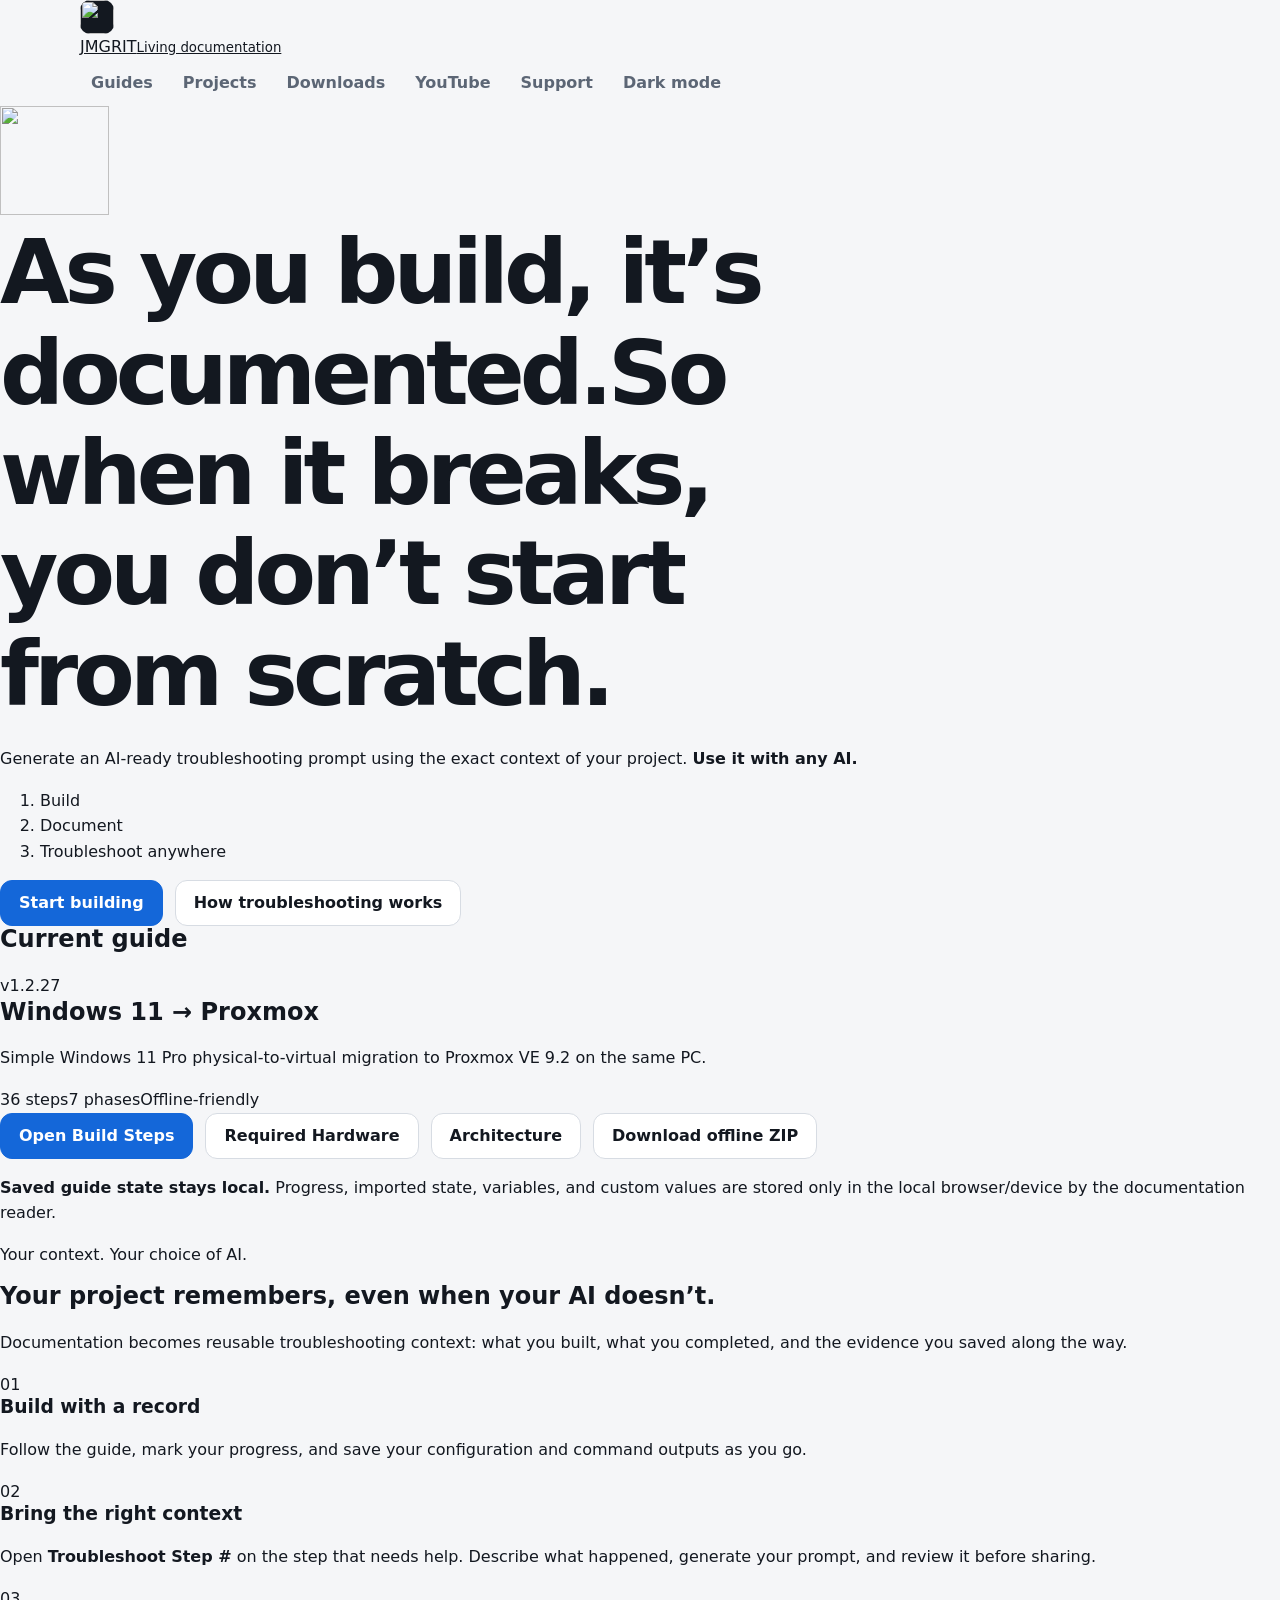
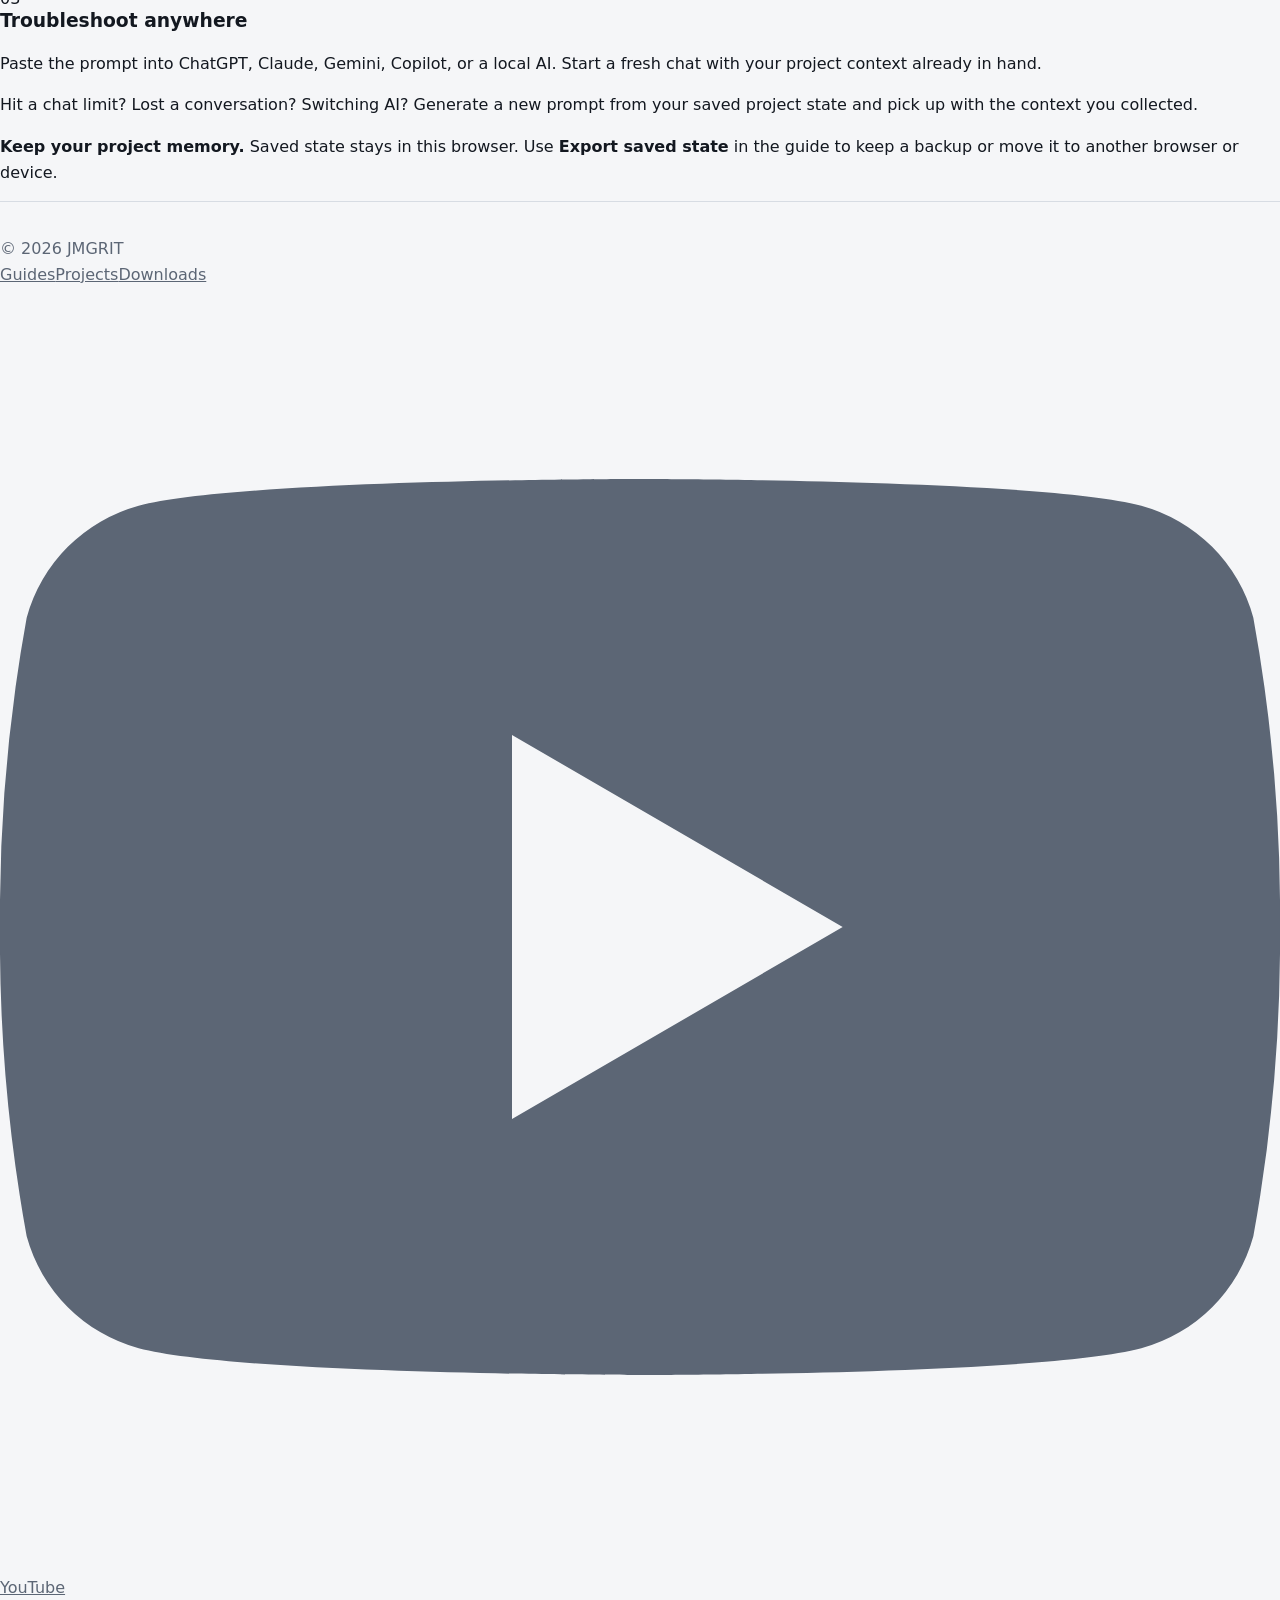
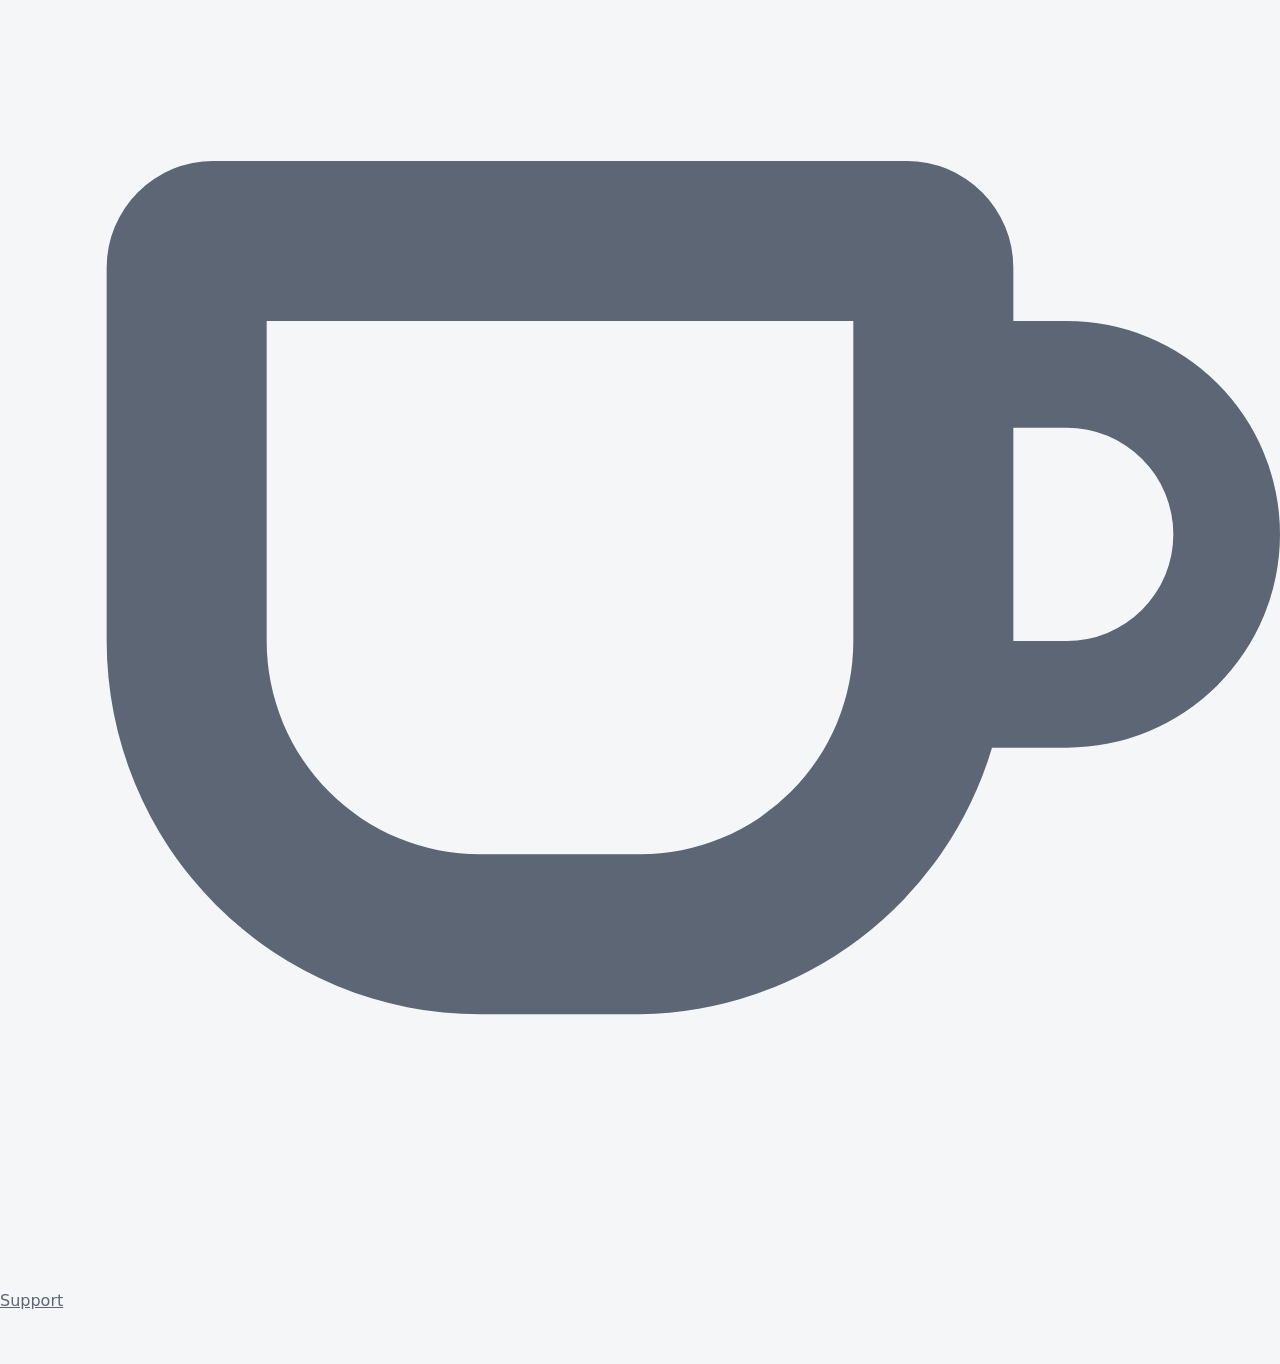
==== public/index.html @ a0d19f67 "Enlarge spinner and sustain flick momentum" ====
<!doctype html><html lang="en"><head><meta charset="utf-8"><meta name="viewport" content="width=device-width,initial-scale=1"><title>JMGRIT — Build, Document, Troubleshoot Anywhere</title><meta name="description" content="As you build, it’s documented. Turn your saved project context into an AI-ready troubleshooting prompt and use it with any AI."><link rel="canonical" href="https://jmgrit.com/"><meta name="theme-color" content="#17324D"><link rel="stylesheet" href="/assets/css/site.css?v=0.12"><script src="/assets/js/site.js?v=0.12" defer></script><link rel="icon" type="image/x-icon" href="/favicon.ico?v=0.8"><link rel="icon" type="image/png" sizes="32x32" href="/favicon-32.png?v=0.8"><link rel="apple-touch-icon" sizes="180x180" href="/apple-touch-icon.png?v=0.8"></head><body><header class="topbar"><div class="topbar-inner wrap">
<a class="site-brand" href="/"><span class="emblem-spinner" data-emblem-spinner title="Hover to rotate · Drag a petal to spin"><img draggable="false" class="brand-mark" src="/assets/images/jmgrit-emblem.png?v=0.8" width="40" height="40" alt=""></span><span class="brand-copy">JMGRIT<small>Living documentation</small></span></a>
<button class="mobile-toggle" data-mobile-toggle type="button" aria-expanded="false">Menu</button>
<nav class="nav-links" data-nav-links aria-label="Primary navigation">
<a class="button ghost" href="/guides/">Guides</a><a class="button ghost" href="/projects/">Projects</a><a class="button ghost" href="/downloads/">Downloads</a>
<a class="button ghost service-link" href="https://www.youtube.com/@jmgrit" target="_blank" rel="noopener noreferrer"><svg class="service-icon youtube-icon" viewBox="0 0 24 24" aria-hidden="true"><path fill="currentColor" d="M23.5 6.2a3 3 0 0 0-2.1-2.1C19.5 3.6 12 3.6 12 3.6s-7.5 0-9.4.5A3 3 0 0 0 .5 6.2 31 31 0 0 0 0 12a31 31 0 0 0 .5 5.8 3 3 0 0 0 2.1 2.1c1.9.5 9.4.5 9.4.5s7.5 0 9.4-.5a3 3 0 0 0 2.1-2.1A31 31 0 0 0 24 12a31 31 0 0 0-.5-5.8ZM9.6 15.6V8.4L15.8 12l-6.2 3.6Z"/></svg><span>YouTube</span></a>
<a class="button ghost service-link" href="https://buymeacoffee.com/jmgrit" target="_blank" rel="noopener noreferrer"><svg class="service-icon coffee-icon" viewBox="0 0 24 24" aria-hidden="true"><path fill="currentColor" d="M4 3h13a2 2 0 0 1 2 2v1h1a4 4 0 0 1 0 8h-1.4A7 7 0 0 1 12 19H9a7 7 0 0 1-7-7V5a2 2 0 0 1 2-2Zm15 5v4h1a2 2 0 1 0 0-4h-1ZM5 6v6a4 4 0 0 0 4 4h3a4 4 0 0 0 4-4V6H5Z"/></svg><span>Support</span></a>
<button class="theme-toggle" data-theme-toggle role="switch" aria-checked="false" type="button"><span data-theme-icon>☾</span><span data-theme-label>Dark</span></button>
</nav></div></header><main class="site-main"><section class="site-content"><div class="home-intro">
<span class="emblem-spinner homepage-spinner" data-emblem-spinner title="Hover to rotate · Drag a petal to spin" role="button" tabindex="0" aria-label="Spin the JMGRIT emblem"><img draggable="false" src="/assets/images/jmgrit-emblem.png?v=0.8" width="109" height="109" alt=""></span>
<div class="home-intro-copy">
<h1 class="home-slogan">As you build, it’s documented.<span>So when it breaks, you don’t start from scratch.</span></h1>
<p class="home-lead">Generate an AI-ready troubleshooting prompt using the exact context of your project. <strong>Use it with any AI.</strong></p>
<ol class="project-flow" aria-label="How JMGRIT works"><li>Build</li><li>Document</li><li>Troubleshoot anywhere</li></ol>
<div class="actions"><a class="button primary" href="/guides/windows-11-to-proxmox/">Start building</a><a class="button" href="#project-context">How troubleshooting works</a></div>
</div></div>
<h2 class="section-title">Current guide</h2>
<article class="guide-card"><div class="card-head"><div class="card-head-row"><span class="version">v1.2.27</span><h2>Windows 11 → Proxmox</h2></div></div><div class="card-body"><p>Simple Windows 11 Pro physical-to-virtual migration to Proxmox VE 9.2 on the same PC.</p><div class="stats"><span class="stat">36 steps</span><span class="stat">7 phases</span><span class="stat">Offline-friendly</span></div><div class="actions"><a class="button primary" href="/guides/windows-11-to-proxmox/">Open Build Steps</a><a class="button" href="/guides/windows-11-to-proxmox/03-resources.html">Required Hardware</a><a class="button" href="/guides/windows-11-to-proxmox/02-architecture.html">Architecture</a><a class="button" href="/downloads/files/p2v-windows-11-offline-v1.2.27.zip">Download offline ZIP</a></div><p class="local-note"><strong>Saved guide state stays local.</strong> Progress, imported state, variables, and custom values are stored only in the local browser/device by the documentation reader.</p></div></article>
<section class="project-context" id="project-context" aria-labelledby="context-title">
<p class="page-kicker">Your context. Your choice of AI.</p>
<h2 id="context-title">Your project remembers, even when your AI doesn’t.</h2>
<p class="context-lead">Documentation becomes reusable troubleshooting context: what you built, what you completed, and the evidence you saved along the way.</p>
<div class="context-grid">
<article class="context-card"><span class="context-number" aria-hidden="true">01</span><h3>Build with a record</h3><p>Follow the guide, mark your progress, and save your configuration and command outputs as you go.</p></article>
<article class="context-card"><span class="context-number" aria-hidden="true">02</span><h3>Bring the right context</h3><p>Open <strong>Troubleshoot Step #</strong> on the step that needs help. Describe what happened, generate your prompt, and review it before sharing.</p></article>
<article class="context-card"><span class="context-number" aria-hidden="true">03</span><h3>Troubleshoot anywhere</h3><p>Paste the prompt into ChatGPT, Claude, Gemini, Copilot, or a local AI. Start a fresh chat with your project context already in hand.</p></article>
</div>
<p class="context-memory">Hit a chat limit? Lost a conversation? Switching AI? Generate a new prompt from your saved project state and pick up with the context you collected.</p>
<p class="local-note"><strong>Keep your project memory.</strong> Saved state stays in this browser. Use <strong>Export saved state</strong> in the guide to keep a backup or move it to another browser or device.</p>
</section></section></main><footer class="site-footer"><span>© <span data-year></span> JMGRIT</span><div class="footer-links"><a href="/guides/">Guides</a><a href="/projects/">Projects</a><a href="/downloads/">Downloads</a><a class="service-link" href="https://www.youtube.com/@jmgrit" target="_blank" rel="noopener noreferrer"><svg class="service-icon youtube-icon" viewBox="0 0 24 24" aria-hidden="true"><path fill="currentColor" d="M23.5 6.2a3 3 0 0 0-2.1-2.1C19.5 3.6 12 3.6 12 3.6s-7.5 0-9.4.5A3 3 0 0 0 .5 6.2 31 31 0 0 0 0 12a31 31 0 0 0 .5 5.8 3 3 0 0 0 2.1 2.1c1.9.5 9.4.5 9.4.5s7.5 0 9.4-.5a3 3 0 0 0 2.1-2.1A31 31 0 0 0 24 12a31 31 0 0 0-.5-5.8ZM9.6 15.6V8.4L15.8 12l-6.2 3.6Z"/></svg><span>YouTube</span></a><a class="service-link" href="https://buymeacoffee.com/jmgrit" target="_blank" rel="noopener noreferrer"><svg class="service-icon coffee-icon" viewBox="0 0 24 24" aria-hidden="true"><path fill="currentColor" d="M4 3h13a2 2 0 0 1 2 2v1h1a4 4 0 0 1 0 8h-1.4A7 7 0 0 1 12 19H9a7 7 0 0 1-7-7V5a2 2 0 0 1 2-2Zm15 5v4h1a2 2 0 1 0 0-4h-1ZM5 6v6a4 4 0 0 0 4 4h3a4 4 0 0 0 4-4V6H5Z"/></svg><span>Support</span></a></div></footer></body></html>
---- assets/css/site.css ----
:root{color-scheme:light dark;--bg:#f5f6f8;--surface:#fff;--surface2:#eef1f5;--text:#131820;--muted:#5c6675;--line:#d7dce3;--accent:#1467d9;--accent2:#0b4faa;--shadow:0 18px 50px rgba(16,24,40,.08);--max:1120px}
html[data-theme=dark]{--bg:#0d1015;--surface:#151a21;--surface2:#1b222c;--text:#f3f6fb;--muted:#a9b3c1;--line:#2b3542;--accent:#78adff;--accent2:#a8c9ff;--shadow:0 20px 60px rgba(0,0,0,.28)}
@media(prefers-color-scheme:dark){html:not([data-theme=light]){--bg:#0d1015;--surface:#151a21;--surface2:#1b222c;--text:#f3f6fb;--muted:#a9b3c1;--line:#2b3542;--accent:#78adff;--accent2:#a8c9ff;--shadow:0 20px 60px rgba(0,0,0,.28)}}
*{box-sizing:border-box}html{scroll-behavior:smooth}body{margin:0;min-height:100vh;font-family:Inter,ui-sans-serif,system-ui,-apple-system,BlinkMacSystemFont,"Segoe UI",sans-serif;background:var(--bg);color:var(--text);line-height:1.6}a{color:inherit}:focus-visible{outline:3px solid var(--accent);outline-offset:3px}.wrap{width:min(calc(100% - 36px),var(--max));margin-inline:auto}.site-header{position:sticky;top:0;z-index:20;backdrop-filter:blur(16px);background:color-mix(in srgb,var(--bg) 88%,transparent);border-bottom:1px solid var(--line)}.nav{min-height:70px;display:flex;align-items:center;gap:26px}.brand{display:inline-flex;align-items:center;gap:10px;color:var(--text);text-decoration:none;font-weight:900;letter-spacing:.08em}.brand-mark{width:34px;height:34px;border-radius:10px;display:grid;place-items:center;background:var(--text);color:var(--bg);font-size:.78rem;letter-spacing:-.04em}.nav-links{margin-left:auto;display:flex;align-items:center;gap:8px}.nav-links a,.theme-toggle{border:0;background:transparent;color:var(--muted);text-decoration:none;font:inherit;font-weight:700;padding:9px 11px;border-radius:10px;cursor:pointer}.nav-links a:hover,.nav-links a[aria-current=page],.theme-toggle:hover{color:var(--text);background:var(--surface2)}.mobile-toggle{display:none}.hero{padding:96px 0 68px}.eyebrow{margin:0 0 12px;color:var(--accent);font-weight:850;letter-spacing:.1em;text-transform:uppercase;font-size:.8rem}h1,h2,h3{line-height:1.12;margin-top:0}h1{max-width:900px;font-size:clamp(2.7rem,7vw,5.7rem);letter-spacing:-.055em;margin-bottom:22px}.hero p{max-width:710px;color:var(--muted);font-size:clamp(1.05rem,2vw,1.3rem);margin:0 0 30px}.actions{display:flex;flex-wrap:wrap;gap:12px}.button{display:inline-flex;justify-content:center;align-items:center;min-height:46px;padding:0 18px;border:1px solid var(--line);border-radius:12px;text-decoration:none;font-weight:800;background:var(--surface)}.button.primary{border-color:var(--accent);color:#fff;background:var(--accent)}html[data-theme=dark] .button.primary{color:#07111e}.button:hover{transform:translateY(-1px);box-shadow:var(--shadow)}.section{padding:42px 0 74px}.section-head{display:flex;align-items:end;justify-content:space-between;gap:20px;margin-bottom:24px}.section-head h2{margin-bottom:6px;font-size:clamp(1.8rem,4vw,2.8rem);letter-spacing:-.035em}.section-head p{margin:0;color:var(--muted)}.grid{display:grid;grid-template-columns:repeat(12,1fr);gap:18px}.card{grid-column:span 4;min-height:250px;display:flex;flex-direction:column;padding:26px;background:var(--surface);border:1px solid var(--line);border-radius:20px;box-shadow:var(--shadow)}.card.featured{grid-column:span 8}.card .kicker{color:var(--accent);text-transform:uppercase;letter-spacing:.09em;font-size:.76rem;font-weight:850}.card h3{font-size:1.55rem;letter-spacing:-.025em;margin:12px 0}.card p{color:var(--muted);margin:0 0 24px}.card a.more,.more{margin-top:auto;color:var(--accent2);font-weight:850;text-decoration:none}.card a.more:hover{text-decoration:underline}.callout{display:grid;grid-template-columns:1.1fr .9fr;gap:28px;padding:clamp(28px,5vw,48px);border-radius:24px;background:var(--text);color:var(--bg)}.callout p{opacity:.75;max-width:650px}.callout .button{align-self:center;justify-self:end;color:var(--text);background:var(--bg);border:0}.page-hero{padding:70px 0 36px}.page-hero h1{font-size:clamp(2.5rem,6vw,4.6rem);margin-bottom:16px}.page-hero p{max-width:760px;color:var(--muted);font-size:1.12rem}.guide-meta{display:flex;flex-wrap:wrap;gap:9px;margin:20px 0 0}.pill{border:1px solid var(--line);background:var(--surface);padding:7px 11px;border-radius:999px;font-size:.88rem;font-weight:750;color:var(--muted)}.prose{max-width:780px;padding-bottom:80px}.prose h2{font-size:1.7rem;margin-top:42px;margin-bottom:12px}.prose p,.prose li{color:var(--muted)}.empty{padding:34px;background:var(--surface);border:1px dashed var(--line);border-radius:18px;color:var(--muted)}.site-footer{padding:34px 0 50px;border-top:1px solid var(--line);color:var(--muted)}.footer-row{display:flex;justify-content:space-between;gap:24px;align-items:center}.footer-row a{color:var(--muted)}
@media(max-width:780px){.nav{min-height:64px;flex-wrap:wrap;padding:12px 0}.mobile-toggle{display:block;margin-left:auto}.nav-links{display:none;width:100%;order:3;flex-direction:column;align-items:stretch;padding-bottom:8px}.nav-links.open{display:flex}.nav-links a,.theme-toggle{text-align:left;width:100%}.hero{padding-top:64px}.card,.card.featured{grid-column:1/-1;min-height:0}.callout{grid-template-columns:1fr}.callout .button{justify-self:start}.footer-row{align-items:flex-start;flex-direction:column}}
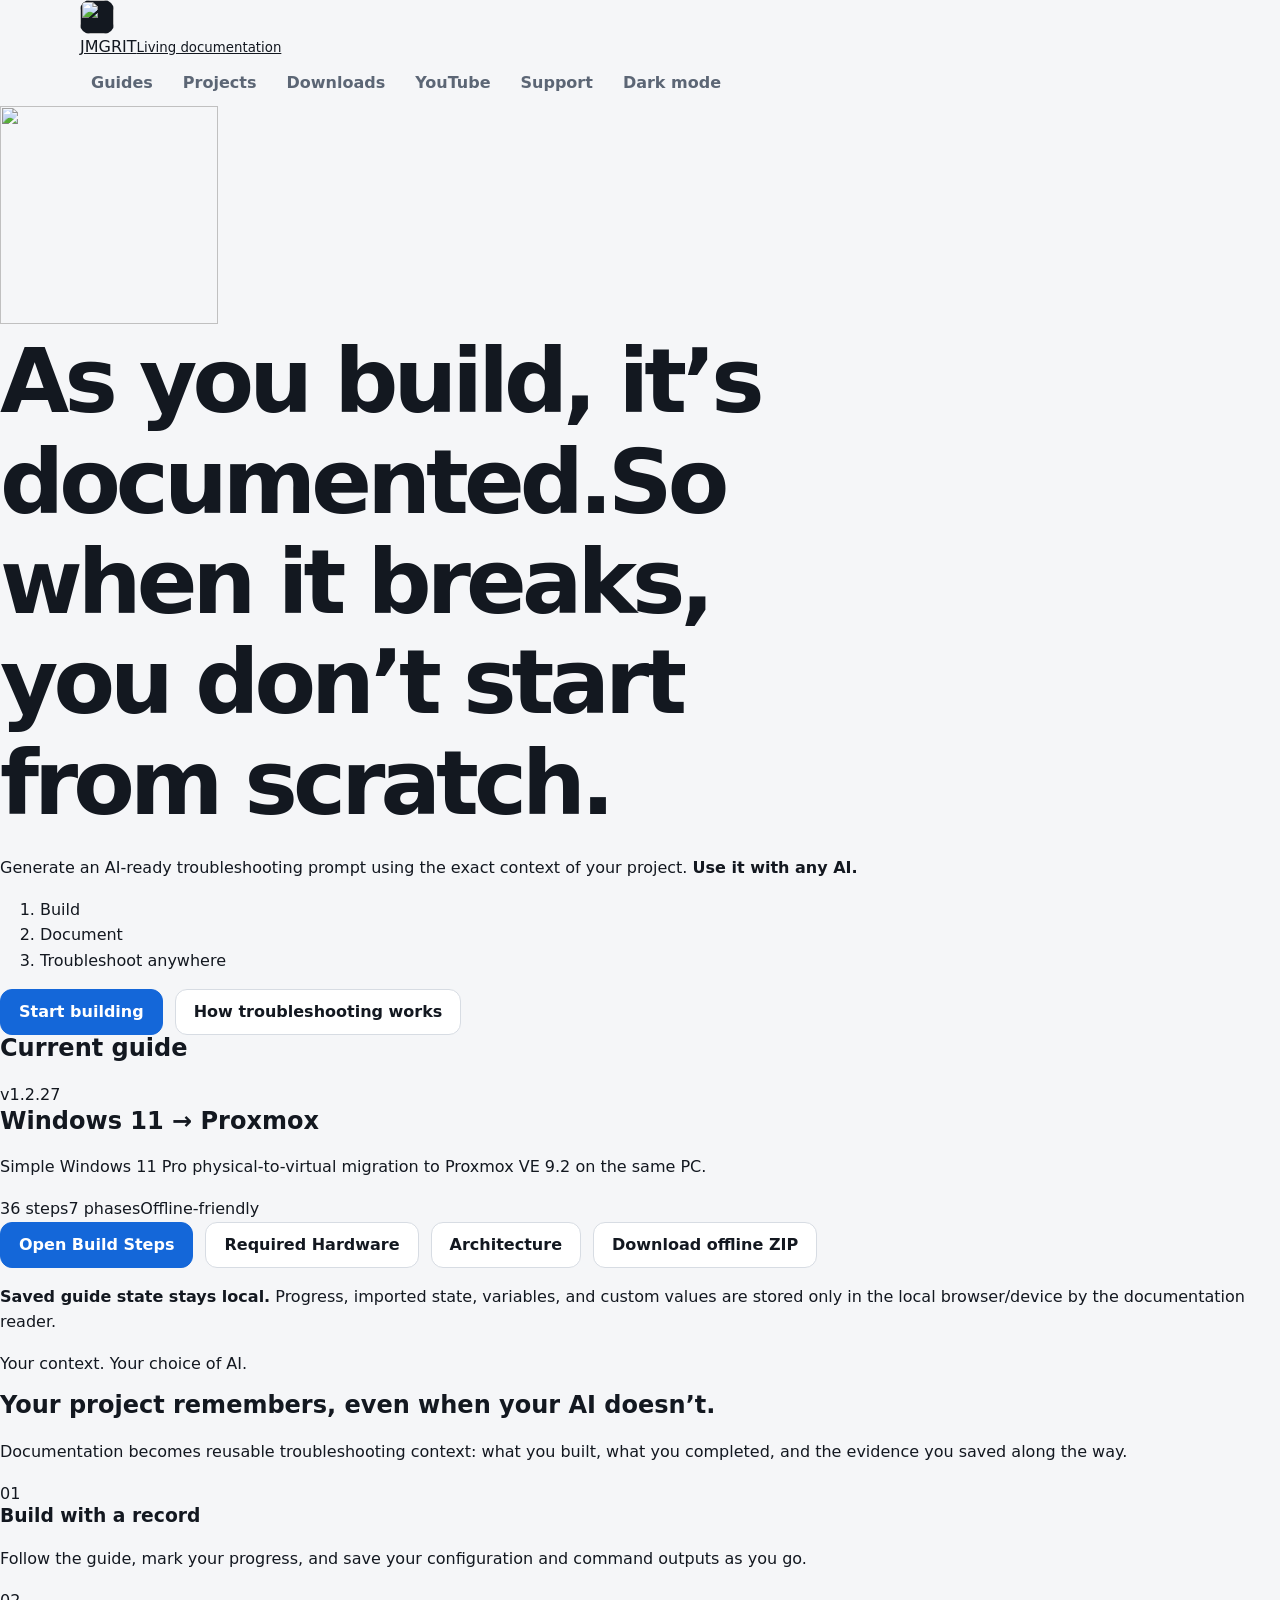
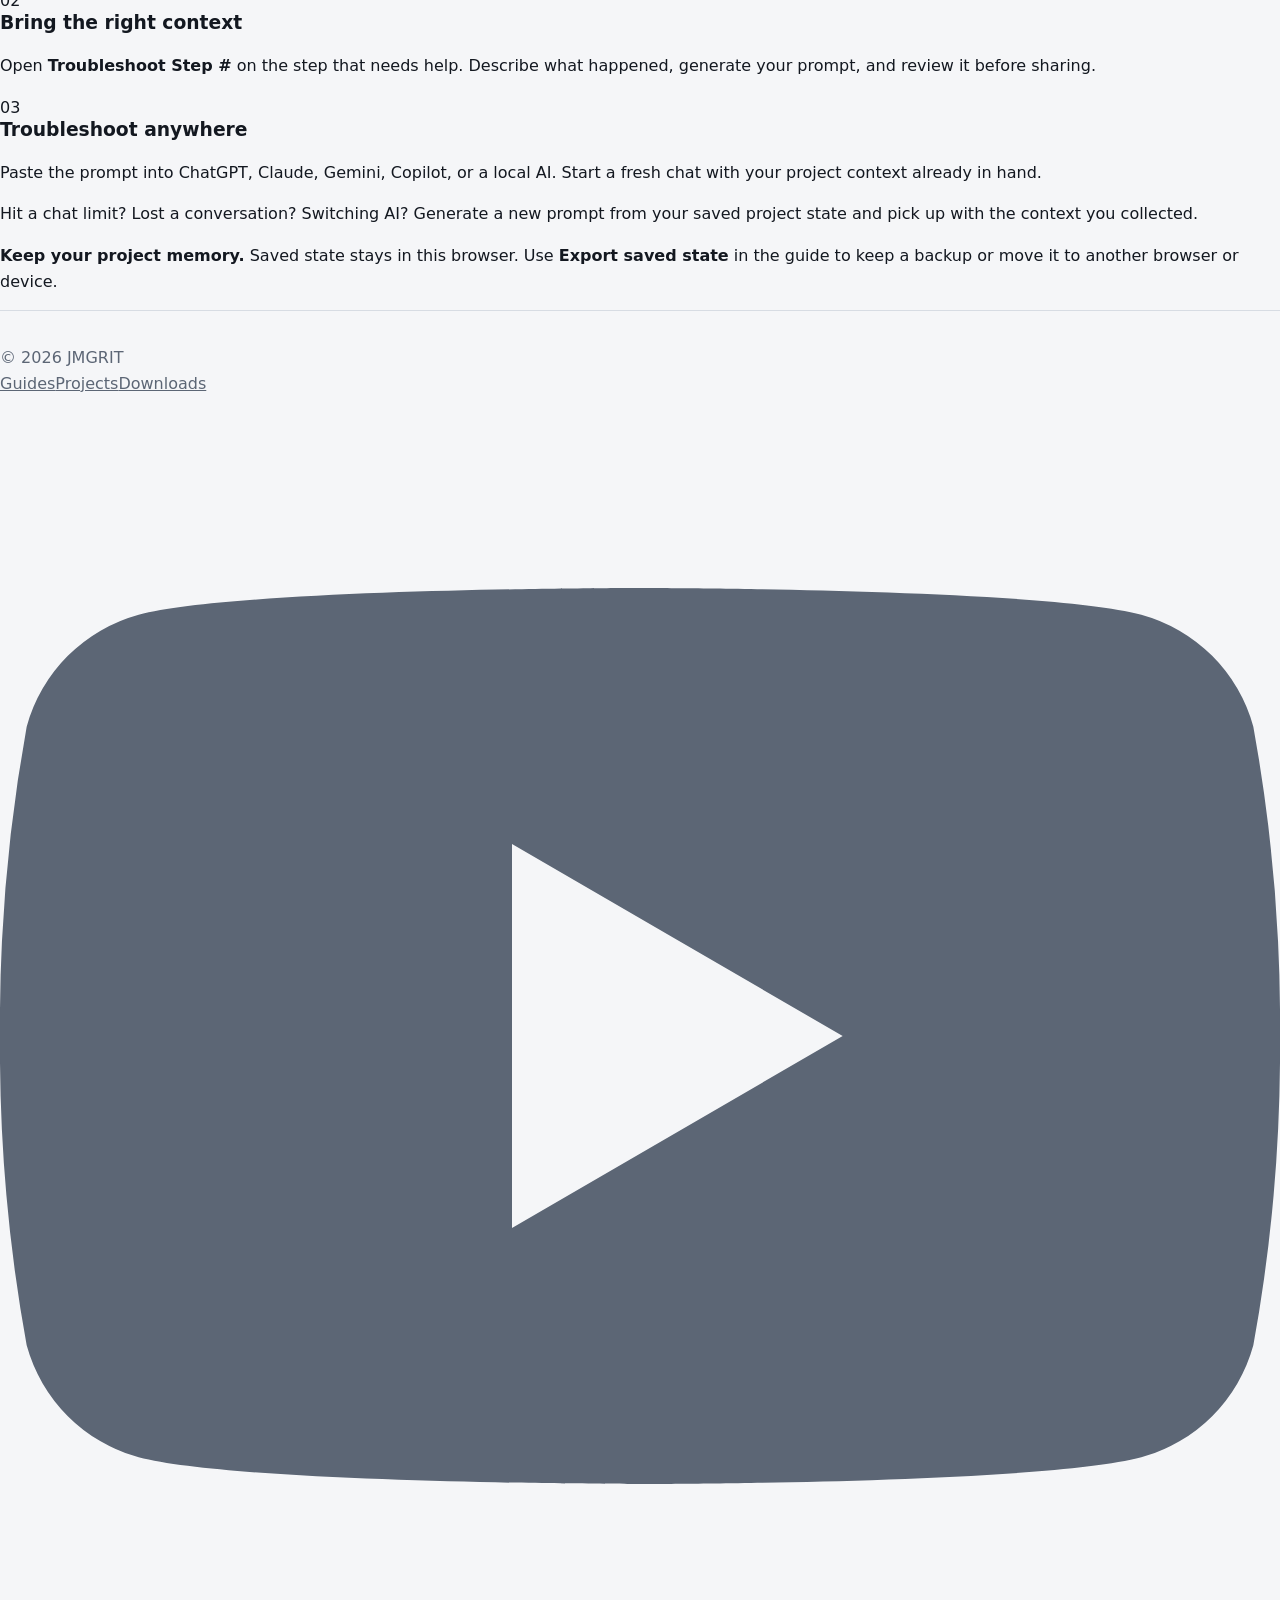
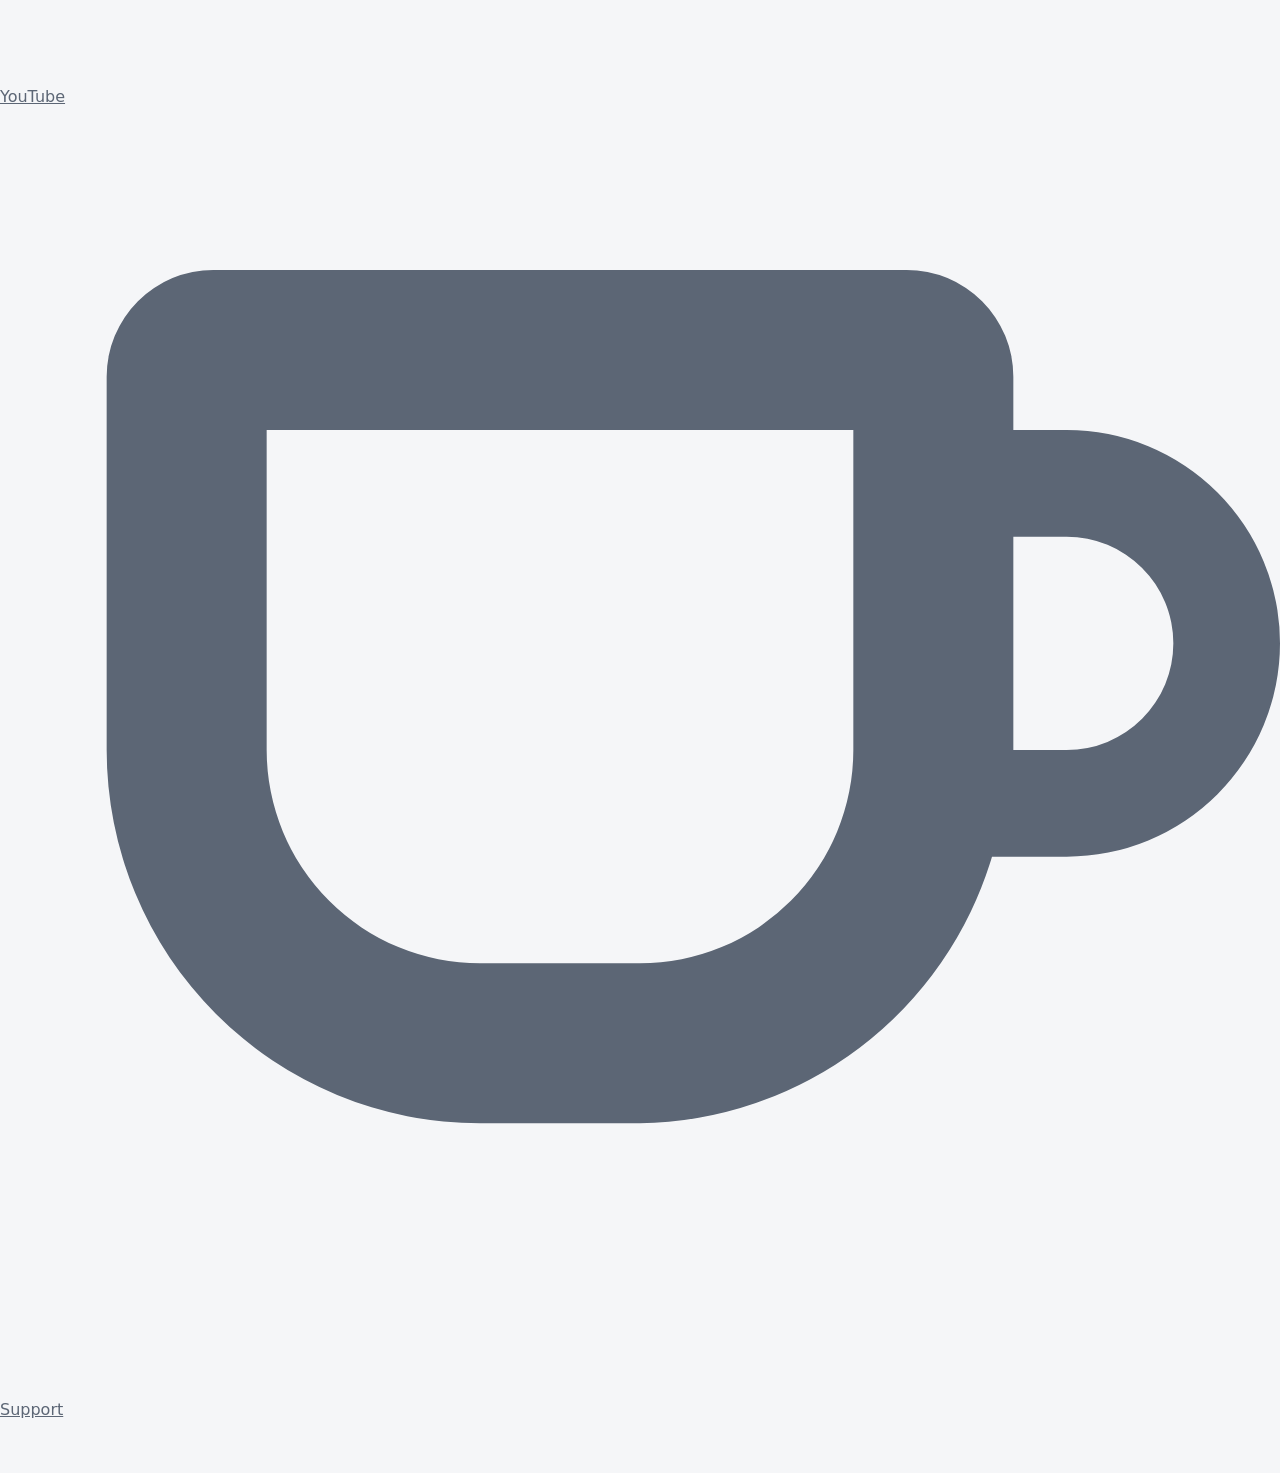
==== commit 71b4df59: "Double homepage spinner size" ====
--- a/public/index.html
+++ b/public/index.html
@@ -1,5 +1,5 @@
-<!doctype html><html lang="en"><head><meta charset="utf-8"><meta name="viewport" content="width=device-width,initial-scale=1"><title>JMGRIT — Build, Document, Troubleshoot Anywhere</title><meta name="description" content="As you build, it’s documented. Turn your saved project context into an AI-ready troubleshooting prompt and use it with any AI."><link rel="canonical" href="https://jmgrit.com/"><meta name="theme-color" content="#17324D"><link rel="stylesheet" href="/assets/css/site.css?v=0.12"><script src="/assets/js/site.js?v=0.12" defer></script><link rel="icon" type="image/x-icon" href="/favicon.ico?v=0.8"><link rel="icon" type="image/png" sizes="32x32" href="/favicon-32.png?v=0.8"><link rel="apple-touch-icon" sizes="180x180" href="/apple-touch-icon.png?v=0.8"></head><body><header class="topbar"><div class="topbar-inner wrap">
-<a class="site-brand" href="/"><span class="emblem-spinner" data-emblem-spinner title="Hover to rotate · Drag a petal to spin"><img draggable="false" class="brand-mark" src="/assets/images/jmgrit-emblem.png?v=0.8" width="40" height="40" alt=""></span><span class="brand-copy">JMGRIT<small>Living documentation</small></span></a>
+<!doctype html><html lang="en"><head><meta charset="utf-8"><meta name="viewport" content="width=device-width,initial-scale=1"><title>JMGRIT — Build, Document, Troubleshoot Anywhere</title><meta name="description" content="As you build, it’s documented. Turn your saved project context into an AI-ready troubleshooting prompt and use it with any AI."><link rel="canonical" href="https://jmgrit.com/"><meta name="theme-color" content="#17324D"><link rel="stylesheet" href="/assets/css/site.css?v=0.14"><script src="/assets/js/site.js?v=0.12" defer></script><link rel="icon" type="image/x-icon" href="/favicon.ico?v=0.13"><link rel="icon" type="image/png" sizes="32x32" href="/favicon-32.png?v=0.13"><link rel="apple-touch-icon" sizes="180x180" href="/apple-touch-icon.png?v=0.13"></head><body><header class="topbar"><div class="topbar-inner wrap">
+<a class="site-brand" href="/"><span class="emblem-spinner" data-emblem-spinner title="Hover to rotate · Drag a petal to spin"><img draggable="false" class="brand-mark" src="/assets/images/jmgrit-emblem.png?v=0.13" width="40" height="40" alt=""></span><span class="brand-copy">JMGRIT<small>Living documentation</small></span></a>
 <button class="mobile-toggle" data-mobile-toggle type="button" aria-expanded="false">Menu</button>
 <nav class="nav-links" data-nav-links aria-label="Primary navigation">
 <a class="button ghost" href="/guides/">Guides</a><a class="button ghost" href="/projects/">Projects</a><a class="button ghost" href="/downloads/">Downloads</a>
@@ -7,7 +7,7 @@
 <a class="button ghost service-link" href="https://buymeacoffee.com/jmgrit" target="_blank" rel="noopener noreferrer"><svg class="service-icon coffee-icon" viewBox="0 0 24 24" aria-hidden="true"><path fill="currentColor" d="M4 3h13a2 2 0 0 1 2 2v1h1a4 4 0 0 1 0 8h-1.4A7 7 0 0 1 12 19H9a7 7 0 0 1-7-7V5a2 2 0 0 1 2-2Zm15 5v4h1a2 2 0 1 0 0-4h-1ZM5 6v6a4 4 0 0 0 4 4h3a4 4 0 0 0 4-4V6H5Z"/></svg><span>Support</span></a>
 <button class="theme-toggle" data-theme-toggle role="switch" aria-checked="false" type="button"><span data-theme-icon>☾</span><span data-theme-label>Dark</span></button>
 </nav></div></header><main class="site-main"><section class="site-content"><div class="home-intro">
-<span class="emblem-spinner homepage-spinner" data-emblem-spinner title="Hover to rotate · Drag a petal to spin" role="button" tabindex="0" aria-label="Spin the JMGRIT emblem"><img draggable="false" src="/assets/images/jmgrit-emblem.png?v=0.8" width="109" height="109" alt=""></span>
+<span class="emblem-spinner homepage-spinner" data-emblem-spinner title="Hover to rotate · Drag a petal to spin" role="button" tabindex="0" aria-label="Spin the JMGRIT emblem"><img draggable="false" src="/assets/images/jmgrit-emblem.png?v=0.13" width="218" height="218" alt=""></span>
 <div class="home-intro-copy">
 <h1 class="home-slogan">As you build, it’s documented.<span>So when it breaks, you don’t start from scratch.</span></h1>
 <p class="home-lead">Generate an AI-ready troubleshooting prompt using the exact context of your project. <strong>Use it with any AI.</strong></p>
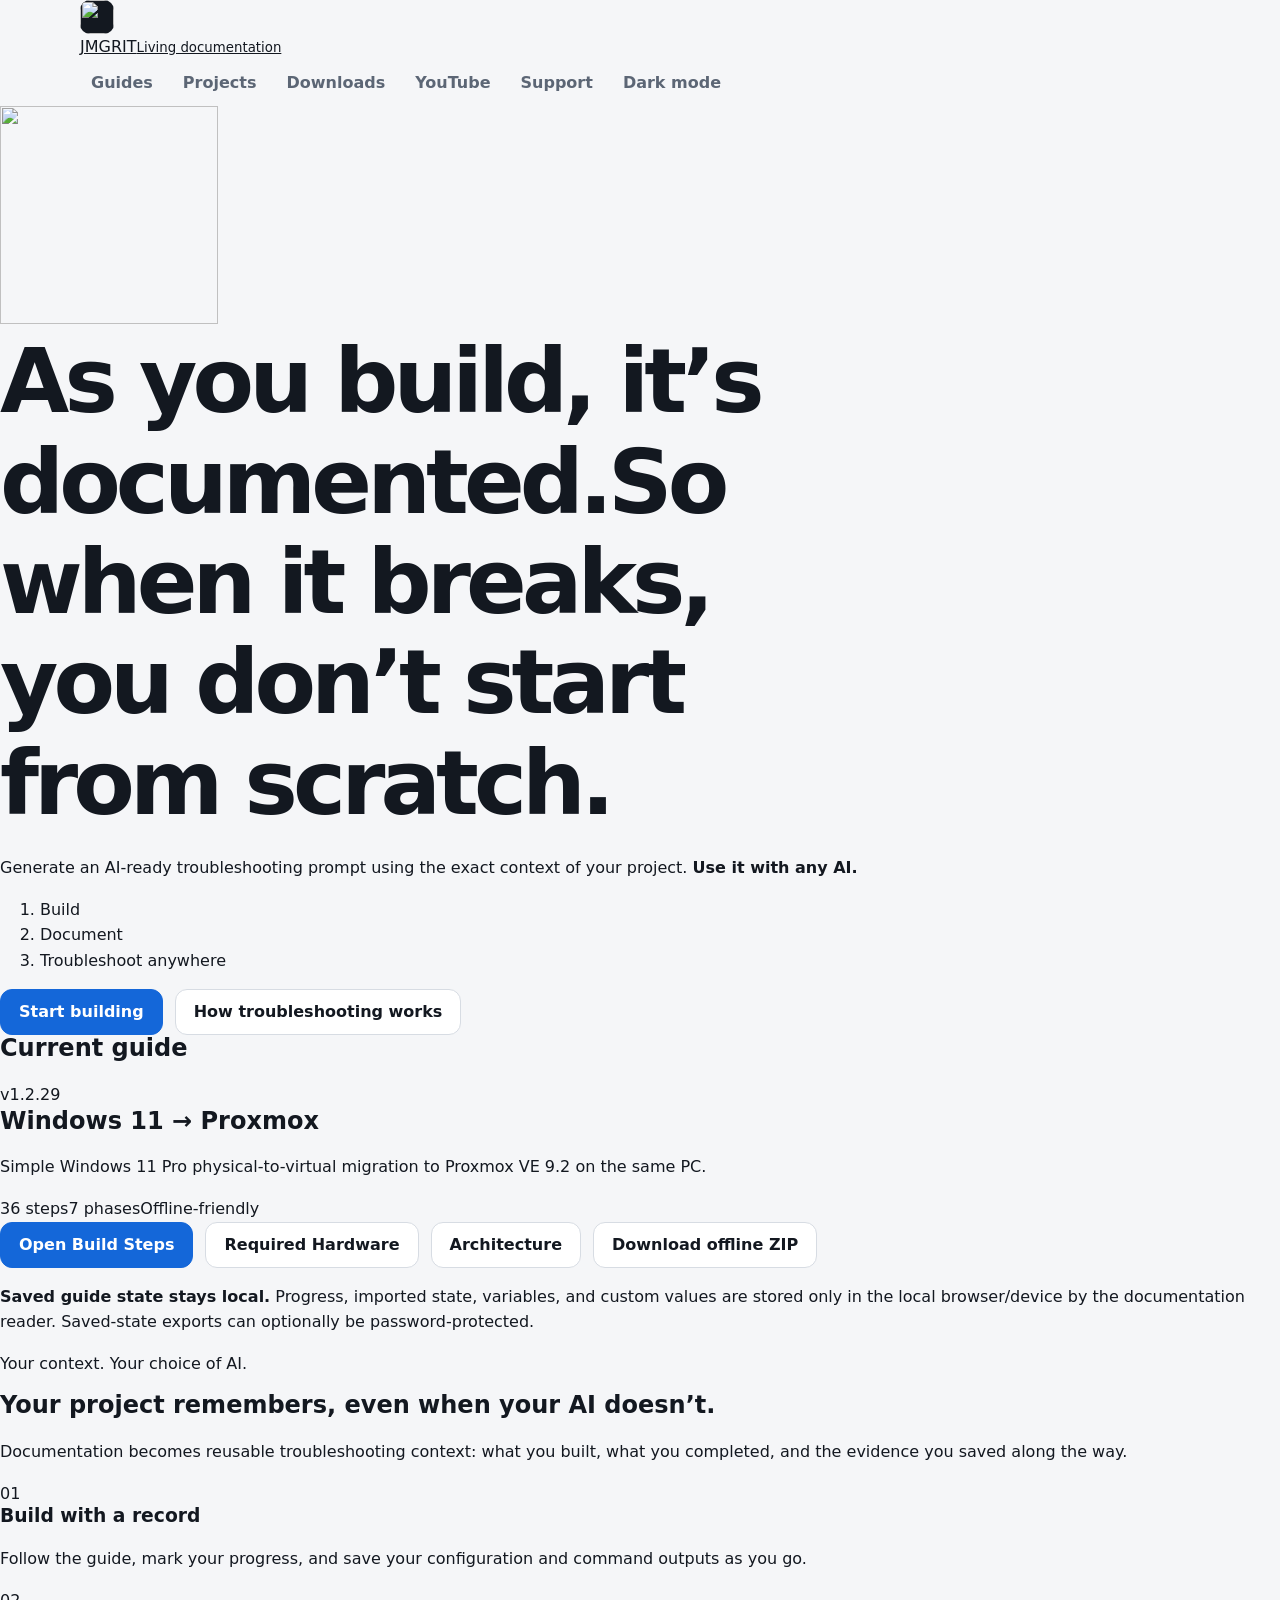
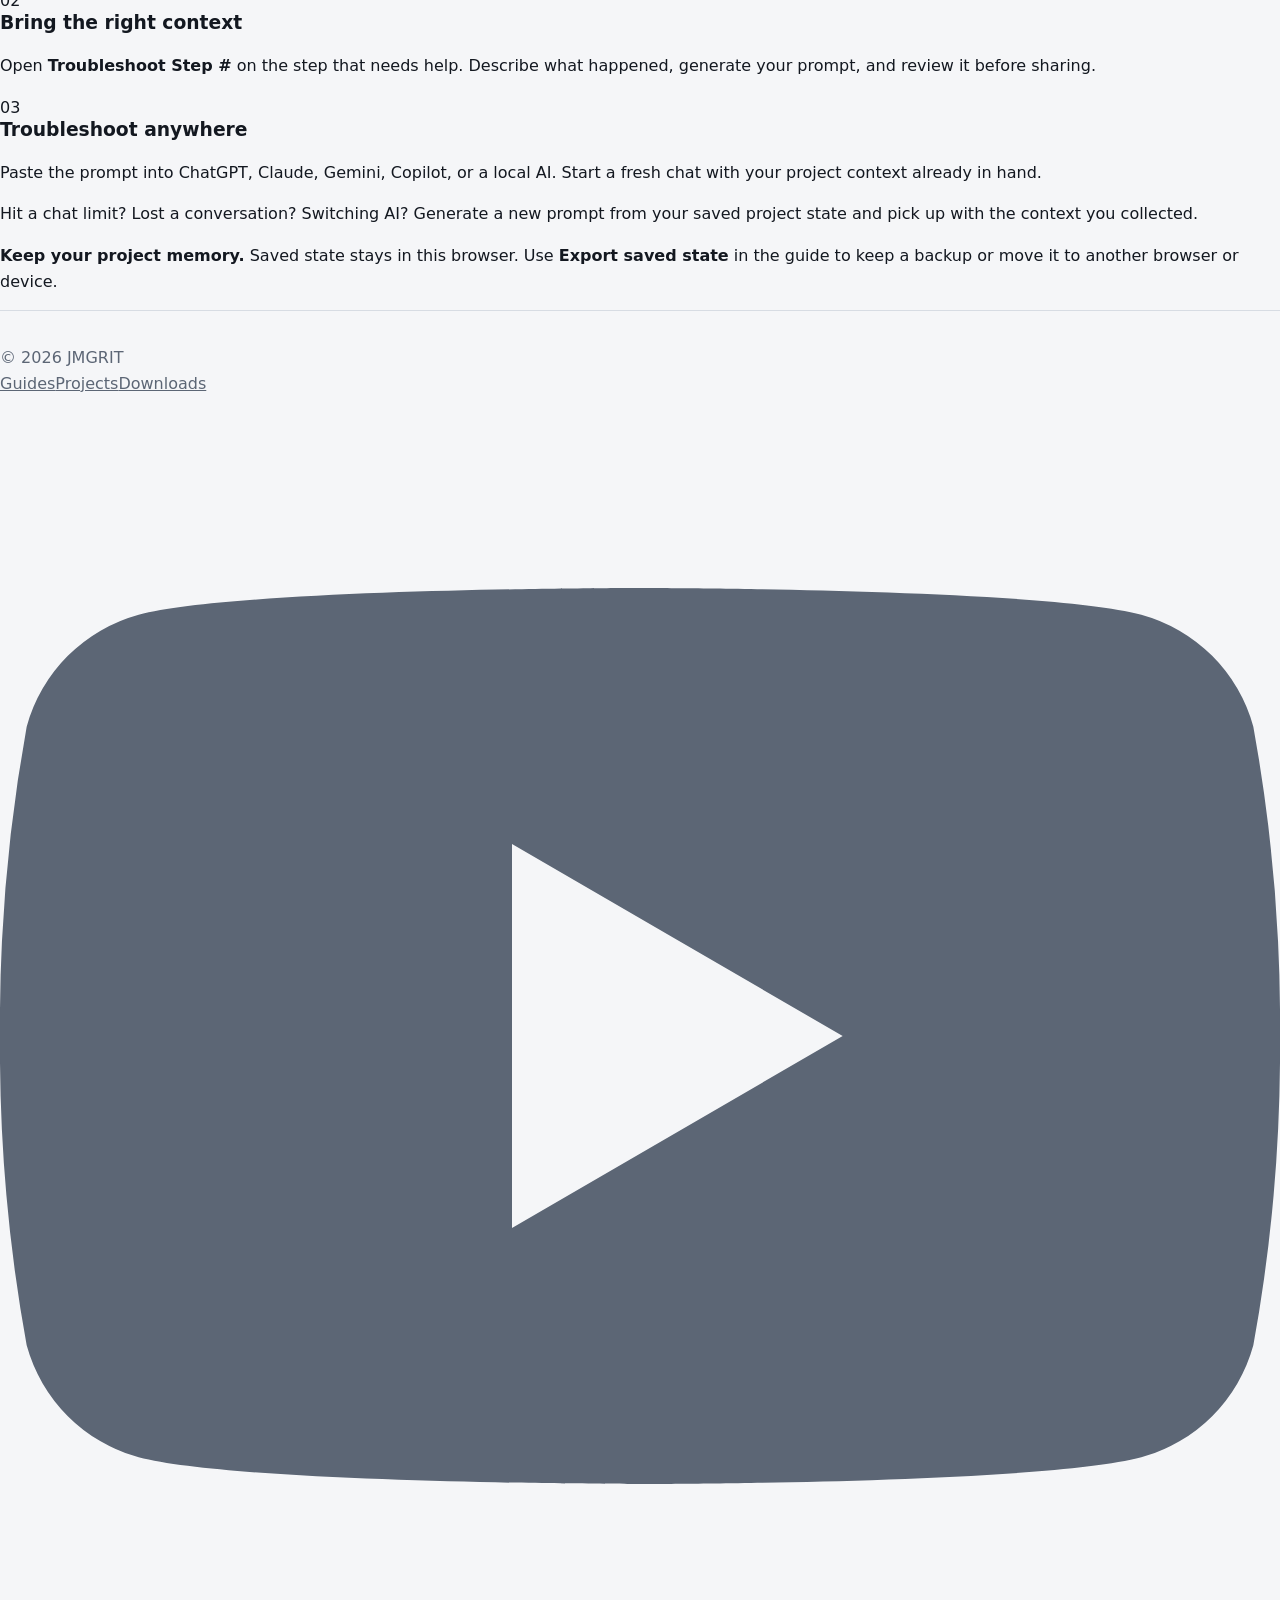
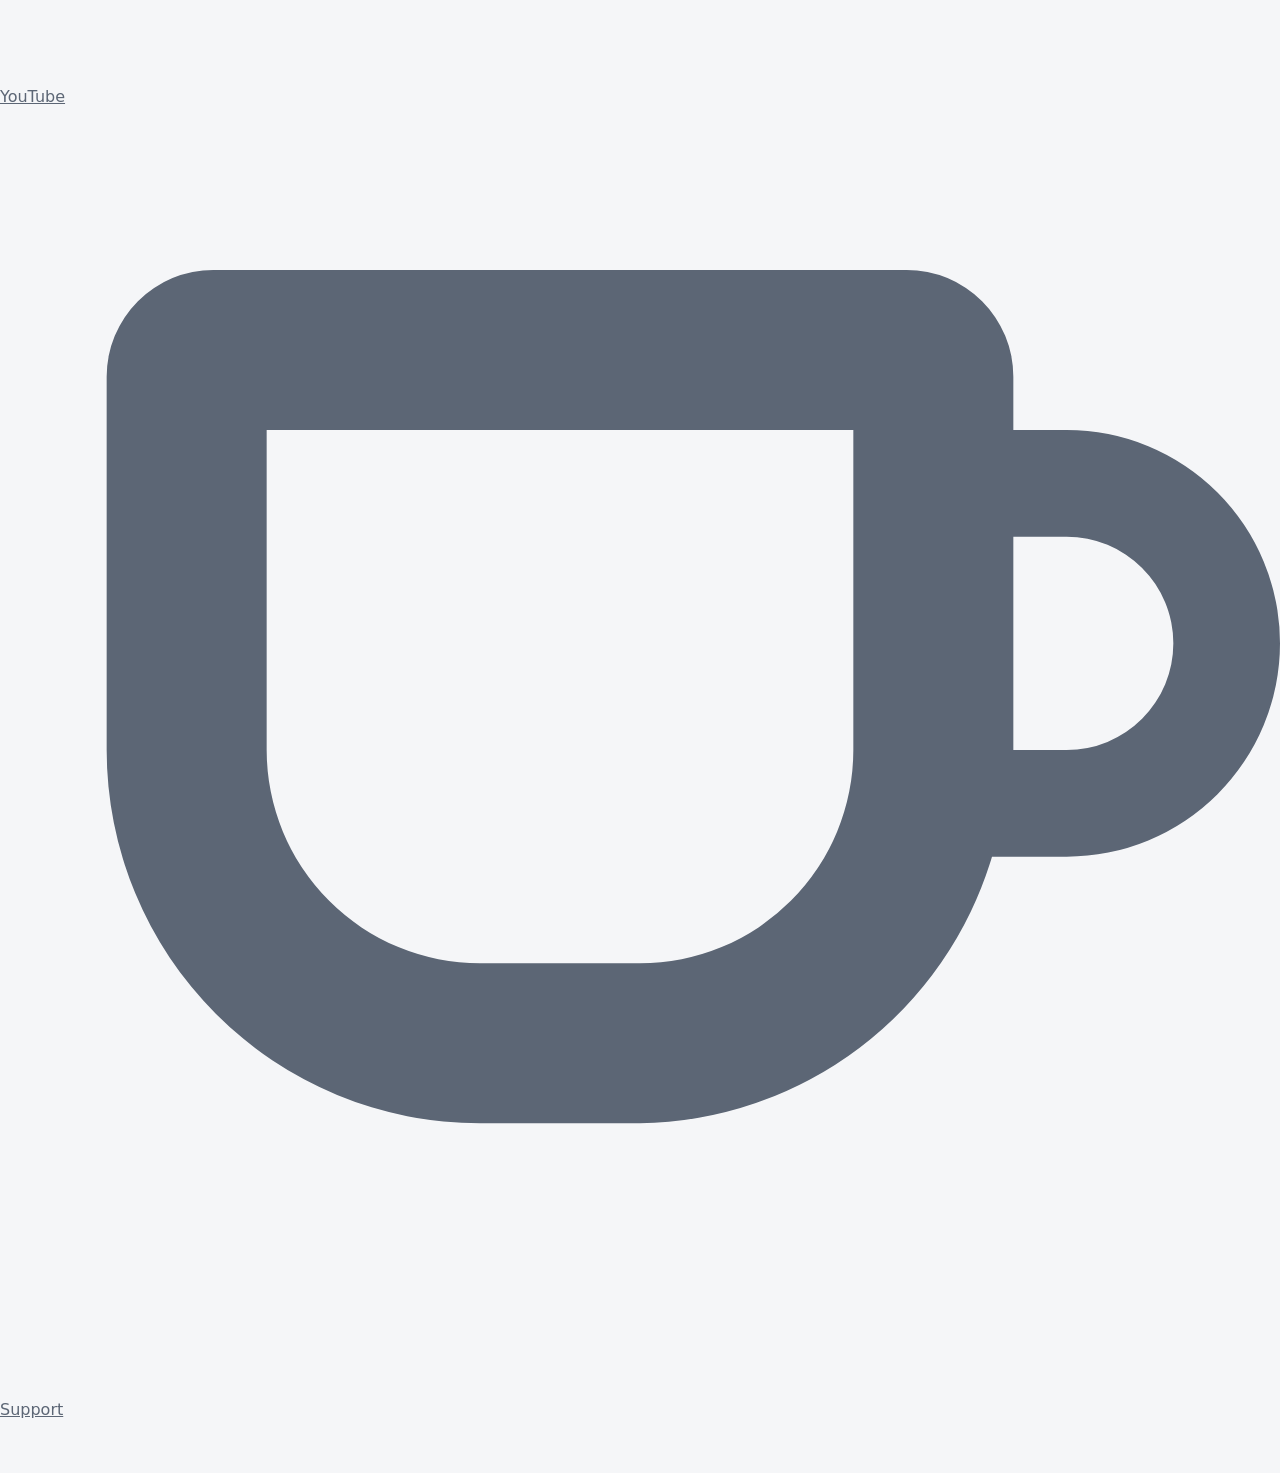
==== commit e36adcd4: "Replace P2V guide with v1.2.29 and saved-state encryption" ====
--- a/public/index.html
+++ b/public/index.html
@@ -15,7 +15,7 @@
 <div class="actions"><a class="button primary" href="/guides/windows-11-to-proxmox/">Start building</a><a class="button" href="#project-context">How troubleshooting works</a></div>
 </div></div>
 <h2 class="section-title">Current guide</h2>
-<article class="guide-card"><div class="card-head"><div class="card-head-row"><span class="version">v1.2.27</span><h2>Windows 11 → Proxmox</h2></div></div><div class="card-body"><p>Simple Windows 11 Pro physical-to-virtual migration to Proxmox VE 9.2 on the same PC.</p><div class="stats"><span class="stat">36 steps</span><span class="stat">7 phases</span><span class="stat">Offline-friendly</span></div><div class="actions"><a class="button primary" href="/guides/windows-11-to-proxmox/">Open Build Steps</a><a class="button" href="/guides/windows-11-to-proxmox/03-resources.html">Required Hardware</a><a class="button" href="/guides/windows-11-to-proxmox/02-architecture.html">Architecture</a><a class="button" href="/downloads/files/p2v-windows-11-offline-v1.2.27.zip">Download offline ZIP</a></div><p class="local-note"><strong>Saved guide state stays local.</strong> Progress, imported state, variables, and custom values are stored only in the local browser/device by the documentation reader.</p></div></article>
+<article class="guide-card"><div class="card-head"><div class="card-head-row"><span class="version">v1.2.29</span><h2>Windows 11 → Proxmox</h2></div></div><div class="card-body"><p>Simple Windows 11 Pro physical-to-virtual migration to Proxmox VE 9.2 on the same PC.</p><div class="stats"><span class="stat">36 steps</span><span class="stat">7 phases</span><span class="stat">Offline-friendly</span></div><div class="actions"><a class="button primary" href="/guides/windows-11-to-proxmox/">Open Build Steps</a><a class="button" href="/guides/windows-11-to-proxmox/03-resources.html">Required Hardware</a><a class="button" href="/guides/windows-11-to-proxmox/02-architecture.html">Architecture</a><a class="button" href="/downloads/files/p2v-windows-11-offline-v1.2.29.zip">Download offline ZIP</a></div><p class="local-note"><strong>Saved guide state stays local.</strong> Progress, imported state, variables, and custom values are stored only in the local browser/device by the documentation reader. Saved-state exports can optionally be password-protected.</p></div></article>
 <section class="project-context" id="project-context" aria-labelledby="context-title">
 <p class="page-kicker">Your context. Your choice of AI.</p>
 <h2 id="context-title">Your project remembers, even when your AI doesn’t.</h2>
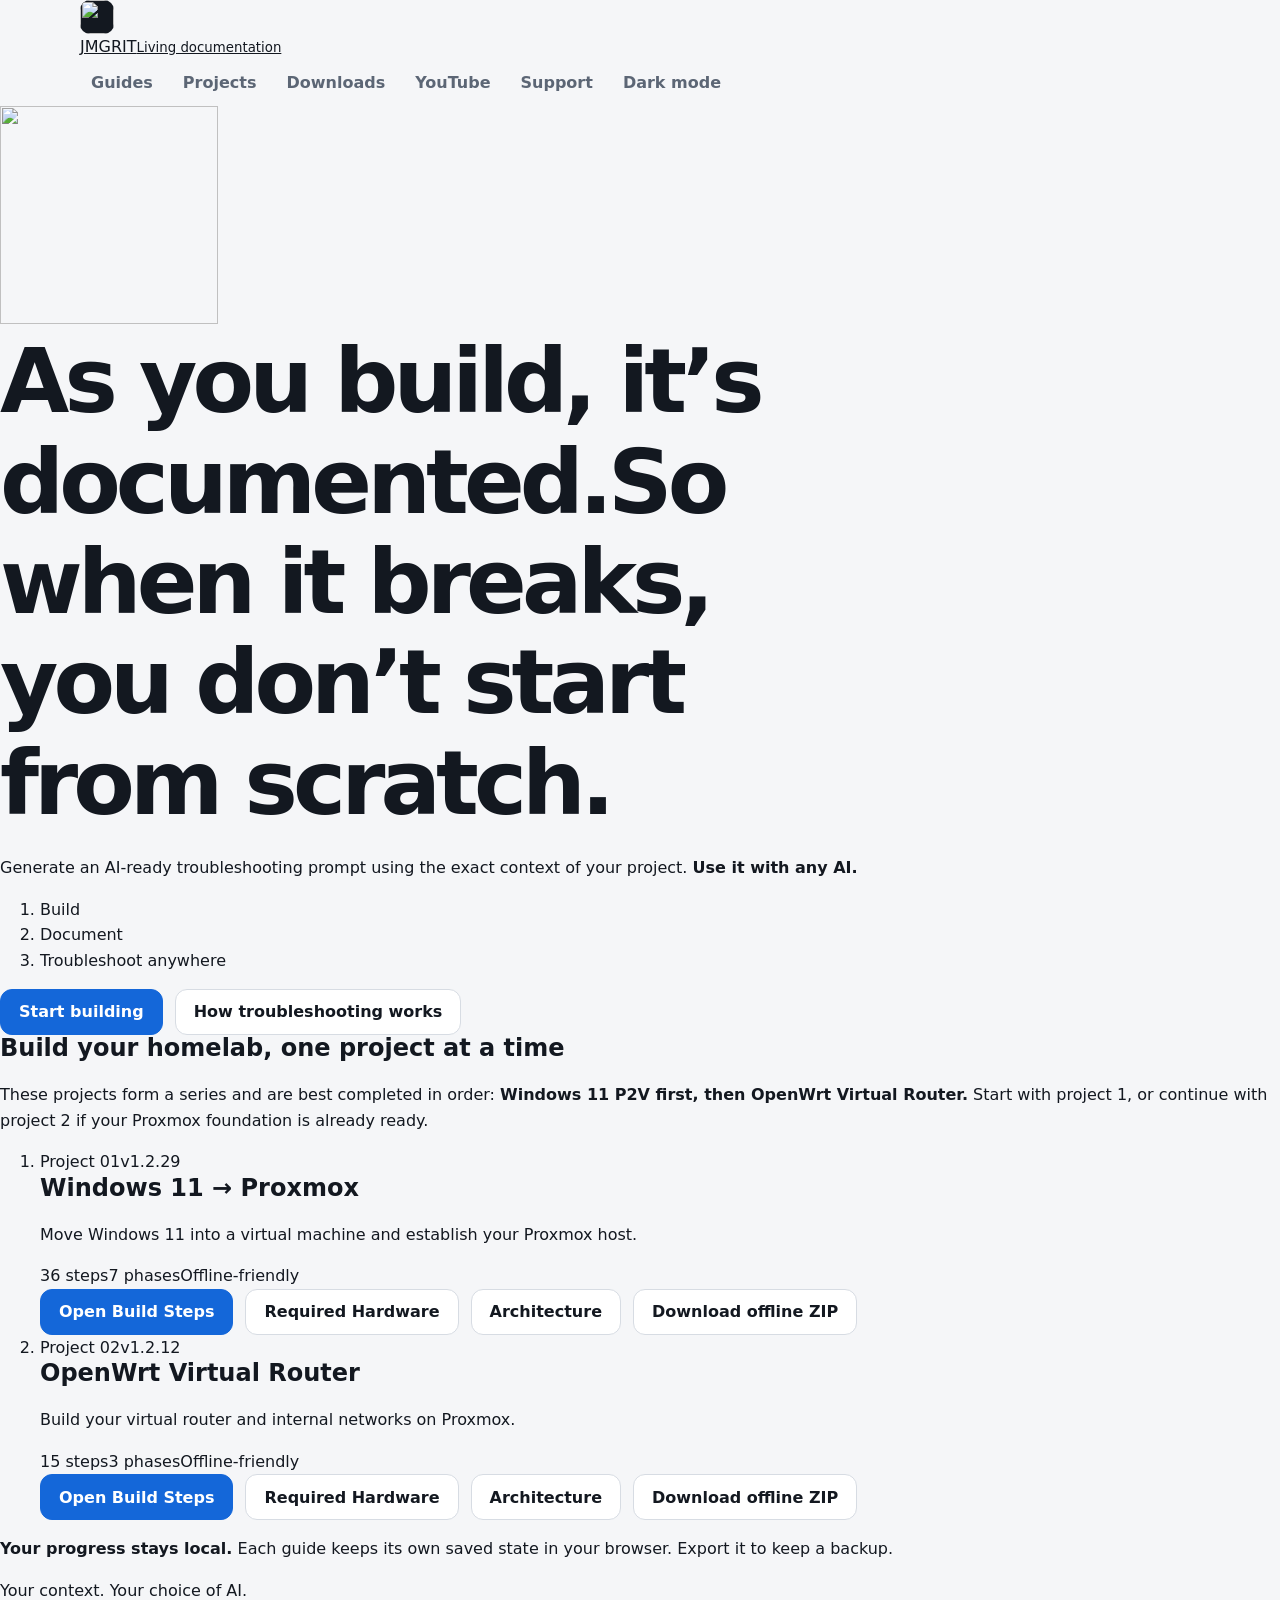
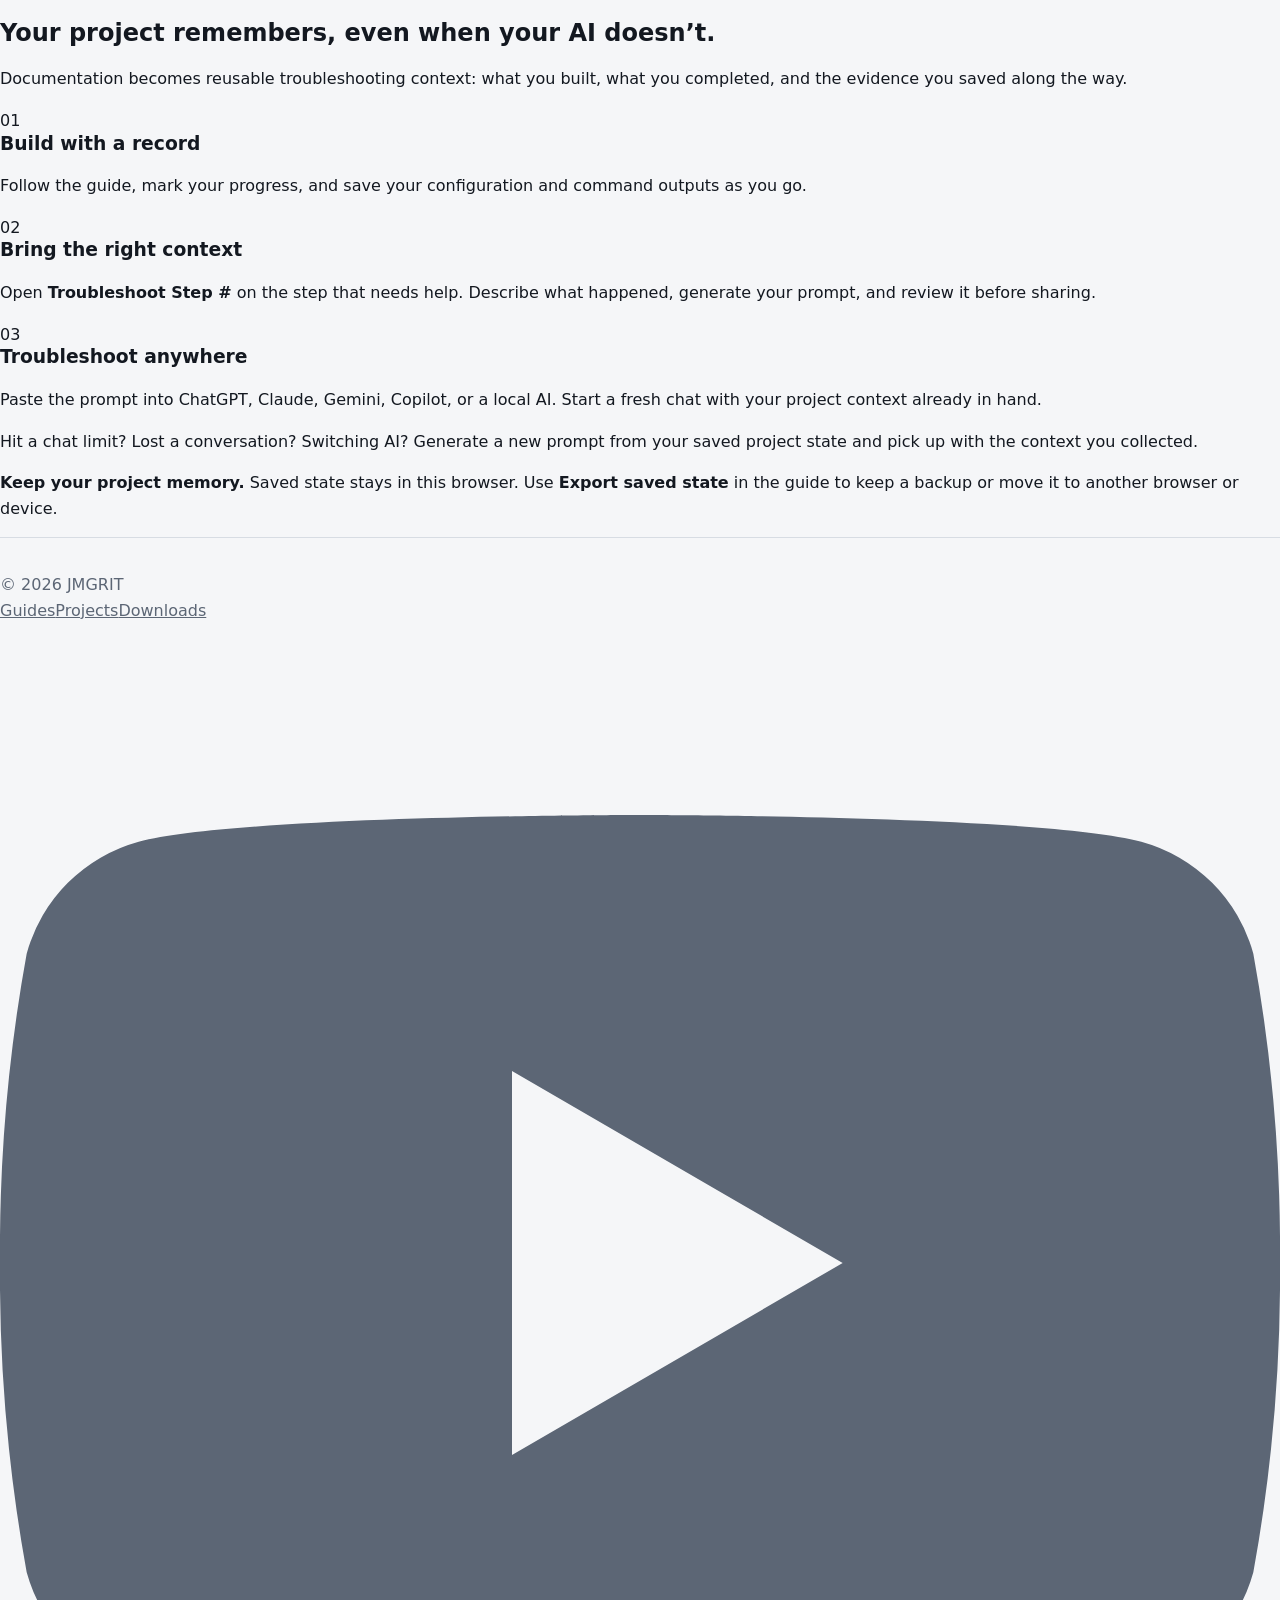
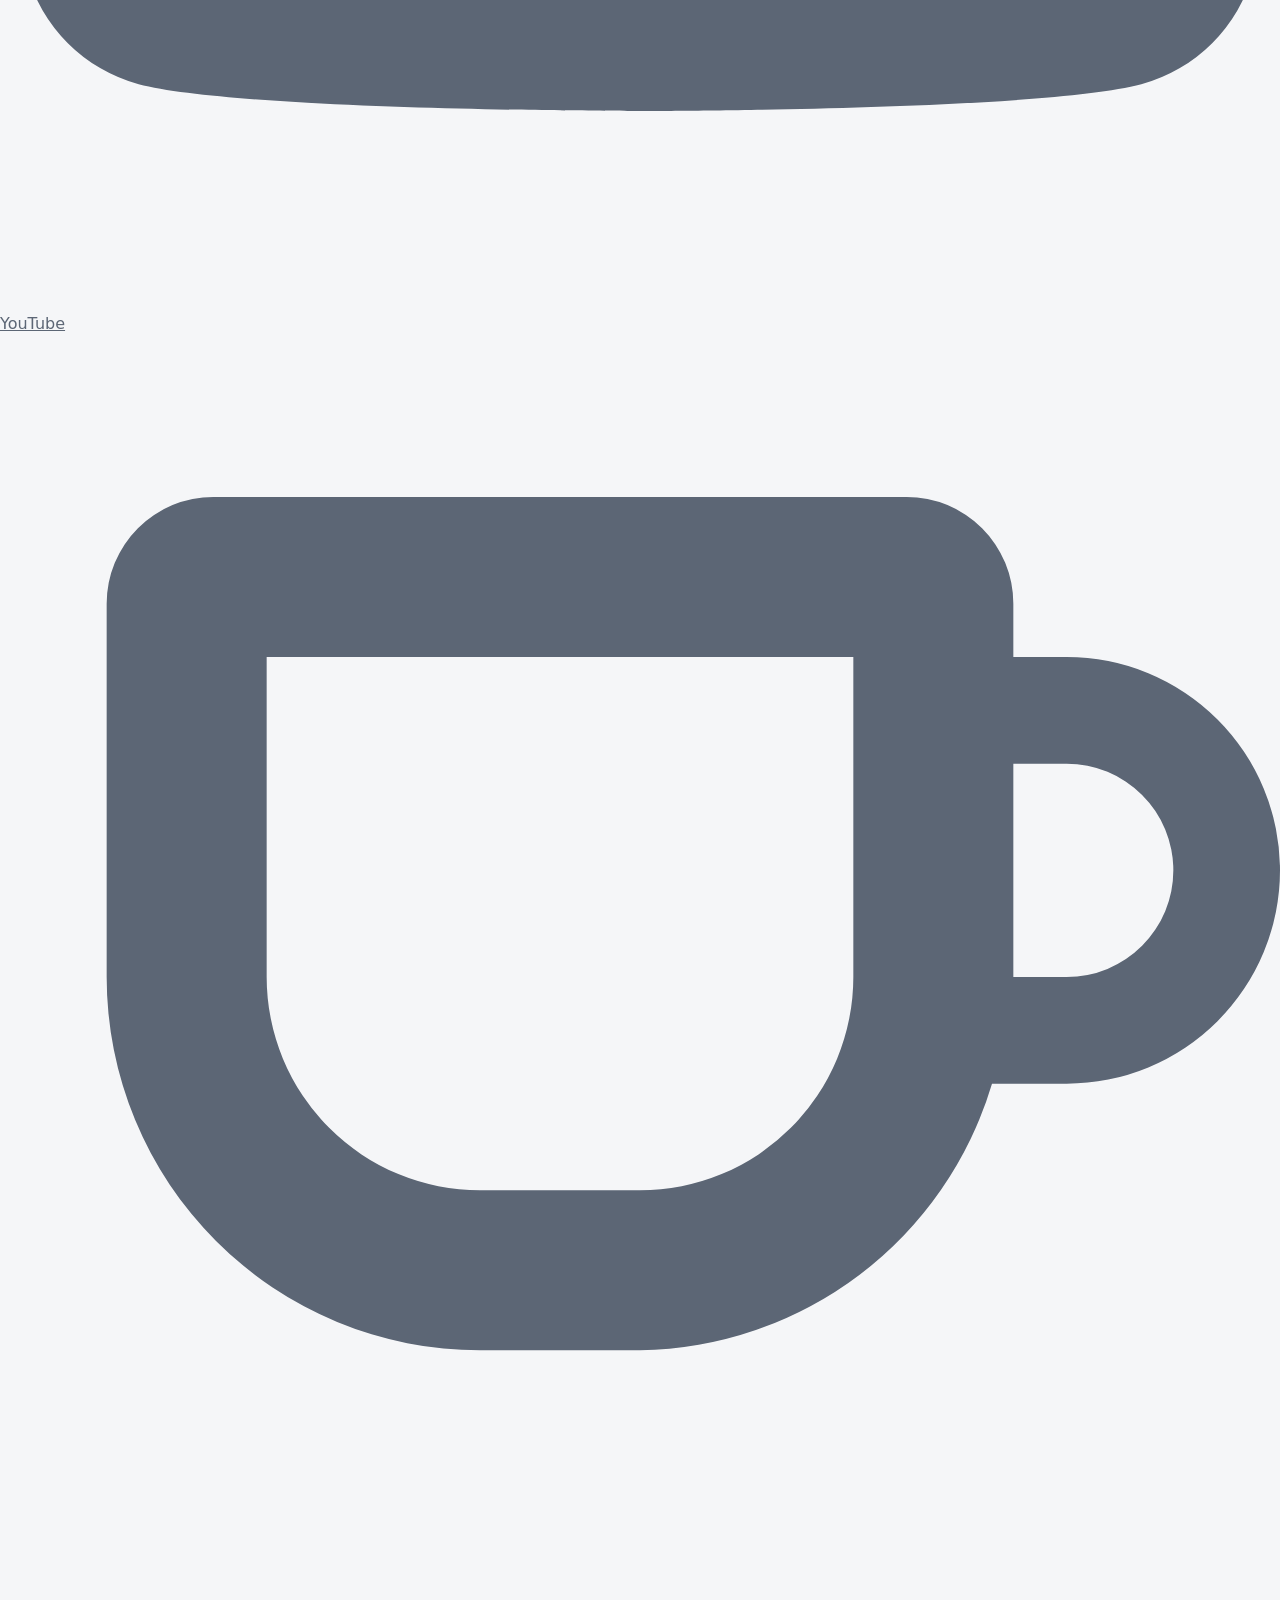
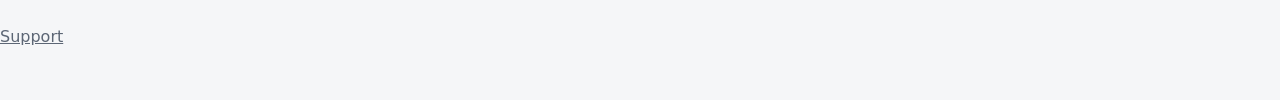
==== commit 4b6a1848: "Add OpenWrt guide and recommended project series order" ====
--- a/public/index.html
+++ b/public/index.html
@@ -1,4 +1,4 @@
-<!doctype html><html lang="en"><head><meta charset="utf-8"><meta name="viewport" content="width=device-width,initial-scale=1"><title>JMGRIT — Build, Document, Troubleshoot Anywhere</title><meta name="description" content="As you build, it’s documented. Turn your saved project context into an AI-ready troubleshooting prompt and use it with any AI."><link rel="canonical" href="https://jmgrit.com/"><meta name="theme-color" content="#17324D"><link rel="stylesheet" href="/assets/css/site.css?v=0.14"><script src="/assets/js/site.js?v=0.12" defer></script><link rel="icon" type="image/x-icon" href="/favicon.ico?v=0.13"><link rel="icon" type="image/png" sizes="32x32" href="/favicon-32.png?v=0.13"><link rel="apple-touch-icon" sizes="180x180" href="/apple-touch-icon.png?v=0.13"></head><body><header class="topbar"><div class="topbar-inner wrap">
+<!doctype html><html lang="en"><head><meta charset="utf-8"><meta name="viewport" content="width=device-width,initial-scale=1"><title>JMGRIT — Build, Document, Troubleshoot Anywhere</title><meta name="description" content="As you build, it’s documented. Turn your saved project context into an AI-ready troubleshooting prompt and use it with any AI."><link rel="canonical" href="https://jmgrit.com/"><meta name="theme-color" content="#17324D"><link rel="stylesheet" href="/assets/css/site.css?v=0.16"><script src="/assets/js/site.js?v=0.12" defer></script><link rel="icon" type="image/x-icon" href="/favicon.ico?v=0.13"><link rel="icon" type="image/png" sizes="32x32" href="/favicon-32.png?v=0.13"><link rel="apple-touch-icon" sizes="180x180" href="/apple-touch-icon.png?v=0.13"></head><body><header class="topbar"><div class="topbar-inner wrap">
 <a class="site-brand" href="/"><span class="emblem-spinner" data-emblem-spinner title="Hover to rotate · Drag a petal to spin"><img draggable="false" class="brand-mark" src="/assets/images/jmgrit-emblem.png?v=0.13" width="40" height="40" alt=""></span><span class="brand-copy">JMGRIT<small>Living documentation</small></span></a>
 <button class="mobile-toggle" data-mobile-toggle type="button" aria-expanded="false">Menu</button>
 <nav class="nav-links" data-nav-links aria-label="Primary navigation">
@@ -14,8 +14,7 @@
 <ol class="project-flow" aria-label="How JMGRIT works"><li>Build</li><li>Document</li><li>Troubleshoot anywhere</li></ol>
 <div class="actions"><a class="button primary" href="/guides/windows-11-to-proxmox/">Start building</a><a class="button" href="#project-context">How troubleshooting works</a></div>
 </div></div>
-<h2 class="section-title">Current guide</h2>
-<article class="guide-card"><div class="card-head"><div class="card-head-row"><span class="version">v1.2.29</span><h2>Windows 11 → Proxmox</h2></div></div><div class="card-body"><p>Simple Windows 11 Pro physical-to-virtual migration to Proxmox VE 9.2 on the same PC.</p><div class="stats"><span class="stat">36 steps</span><span class="stat">7 phases</span><span class="stat">Offline-friendly</span></div><div class="actions"><a class="button primary" href="/guides/windows-11-to-proxmox/">Open Build Steps</a><a class="button" href="/guides/windows-11-to-proxmox/03-resources.html">Required Hardware</a><a class="button" href="/guides/windows-11-to-proxmox/02-architecture.html">Architecture</a><a class="button" href="/downloads/files/p2v-windows-11-offline-v1.2.29.zip">Download offline ZIP</a></div><p class="local-note"><strong>Saved guide state stays local.</strong> Progress, imported state, variables, and custom values are stored only in the local browser/device by the documentation reader. Saved-state exports can optionally be password-protected.</p></div></article>
+<h2 class="section-title">Build your homelab, one project at a time</h2><p class="series-intro">These projects form a series and are best completed in order: <strong>Windows 11 P2V first, then OpenWrt Virtual Router.</strong> Start with project 1, or continue with project 2 if your Proxmox foundation is already ready.</p><ol class="series-list" aria-label="Recommended project order"><li><article class="guide-card"><div class="card-head"><div class="card-head-row"><span class="series-number">Project 01</span><span class="version">v1.2.29</span><h2>Windows 11 → Proxmox</h2></div></div><div class="card-body"><p>Move Windows 11 into a virtual machine and establish your Proxmox host.</p><div class="stats"><span class="stat">36 steps</span><span class="stat">7 phases</span><span class="stat">Offline-friendly</span></div><div class="actions"><a class="button primary" href="/guides/windows-11-to-proxmox/">Open Build Steps</a><a class="button" href="/guides/windows-11-to-proxmox/03-resources.html">Required Hardware</a><a class="button" href="/guides/windows-11-to-proxmox/02-architecture.html">Architecture</a><a class="button" href="/downloads/files/p2v-windows-11-offline-v1.2.29.zip">Download offline ZIP</a></div></div></article></li><li><article class="guide-card"><div class="card-head"><div class="card-head-row"><span class="series-number">Project 02</span><span class="version">v1.2.12</span><h2>OpenWrt Virtual Router</h2></div></div><div class="card-body"><p>Build your virtual router and internal networks on Proxmox.</p><div class="stats"><span class="stat">15 steps</span><span class="stat">3 phases</span><span class="stat">Offline-friendly</span></div><div class="actions"><a class="button primary" href="/guides/openwrt-virtual-router/">Open Build Steps</a><a class="button" href="/guides/openwrt-virtual-router/03-resources.html">Required Hardware</a><a class="button" href="/guides/openwrt-virtual-router/02-architecture.html">Architecture</a><a class="button" href="/downloads/files/openwrt-virtual-router-offline-v1.2.12.zip">Download offline ZIP</a></div></div></article></li></ol><p class="local-note"><strong>Your progress stays local.</strong> Each guide keeps its own saved state in your browser. Export it to keep a backup.</p>
 <section class="project-context" id="project-context" aria-labelledby="context-title">
 <p class="page-kicker">Your context. Your choice of AI.</p>
 <h2 id="context-title">Your project remembers, even when your AI doesn’t.</h2>
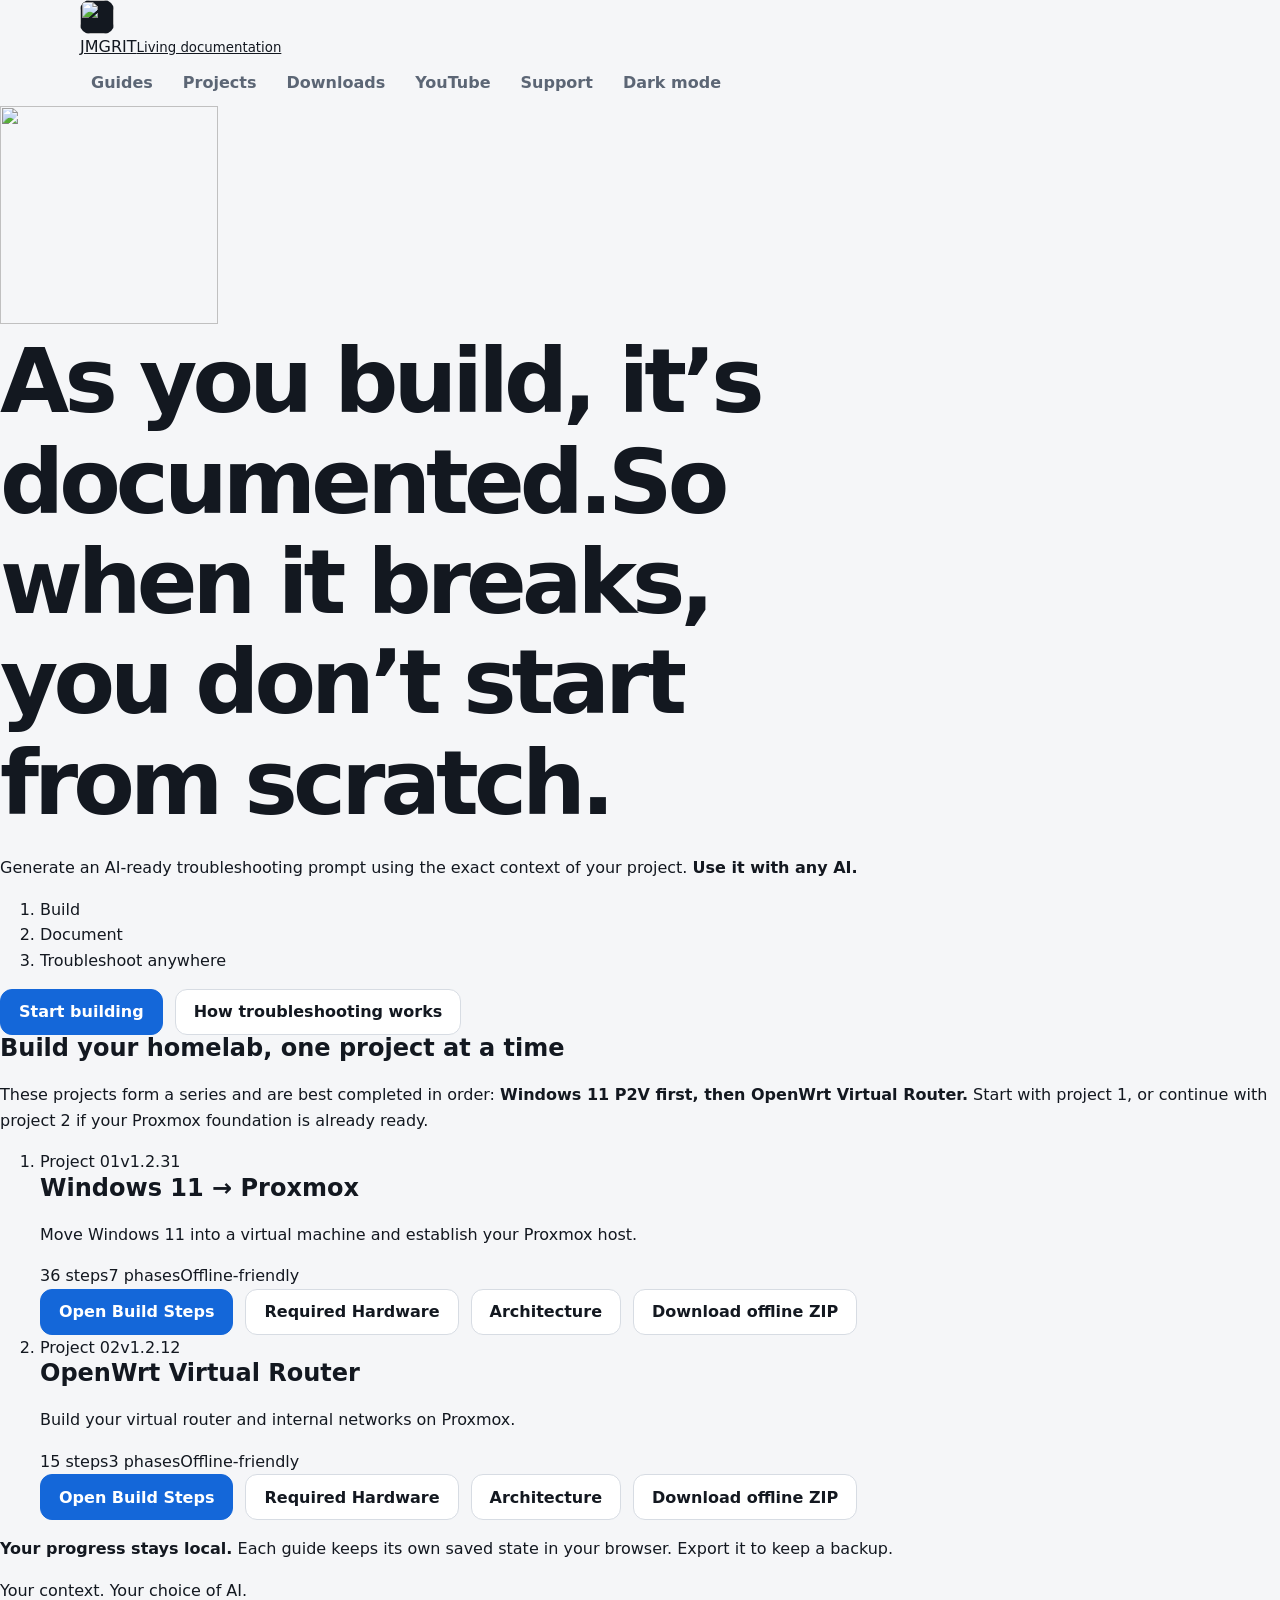
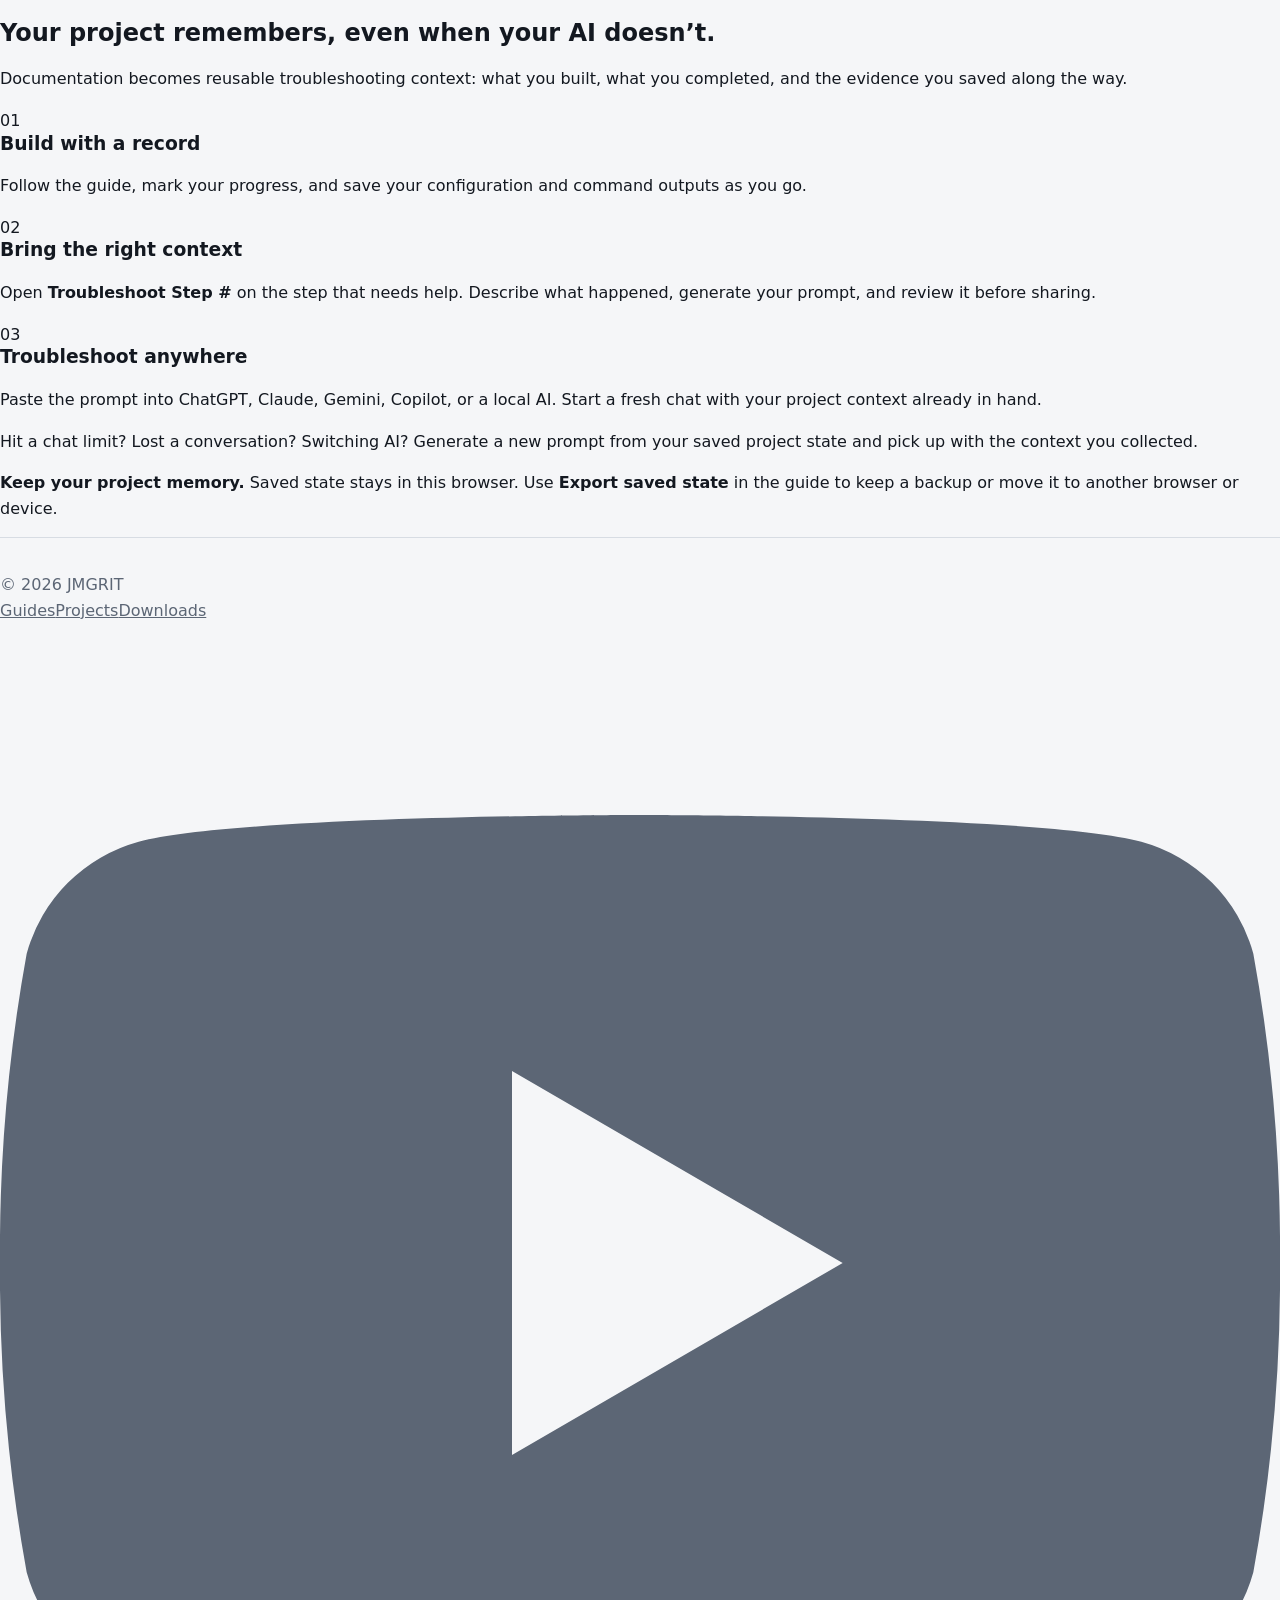
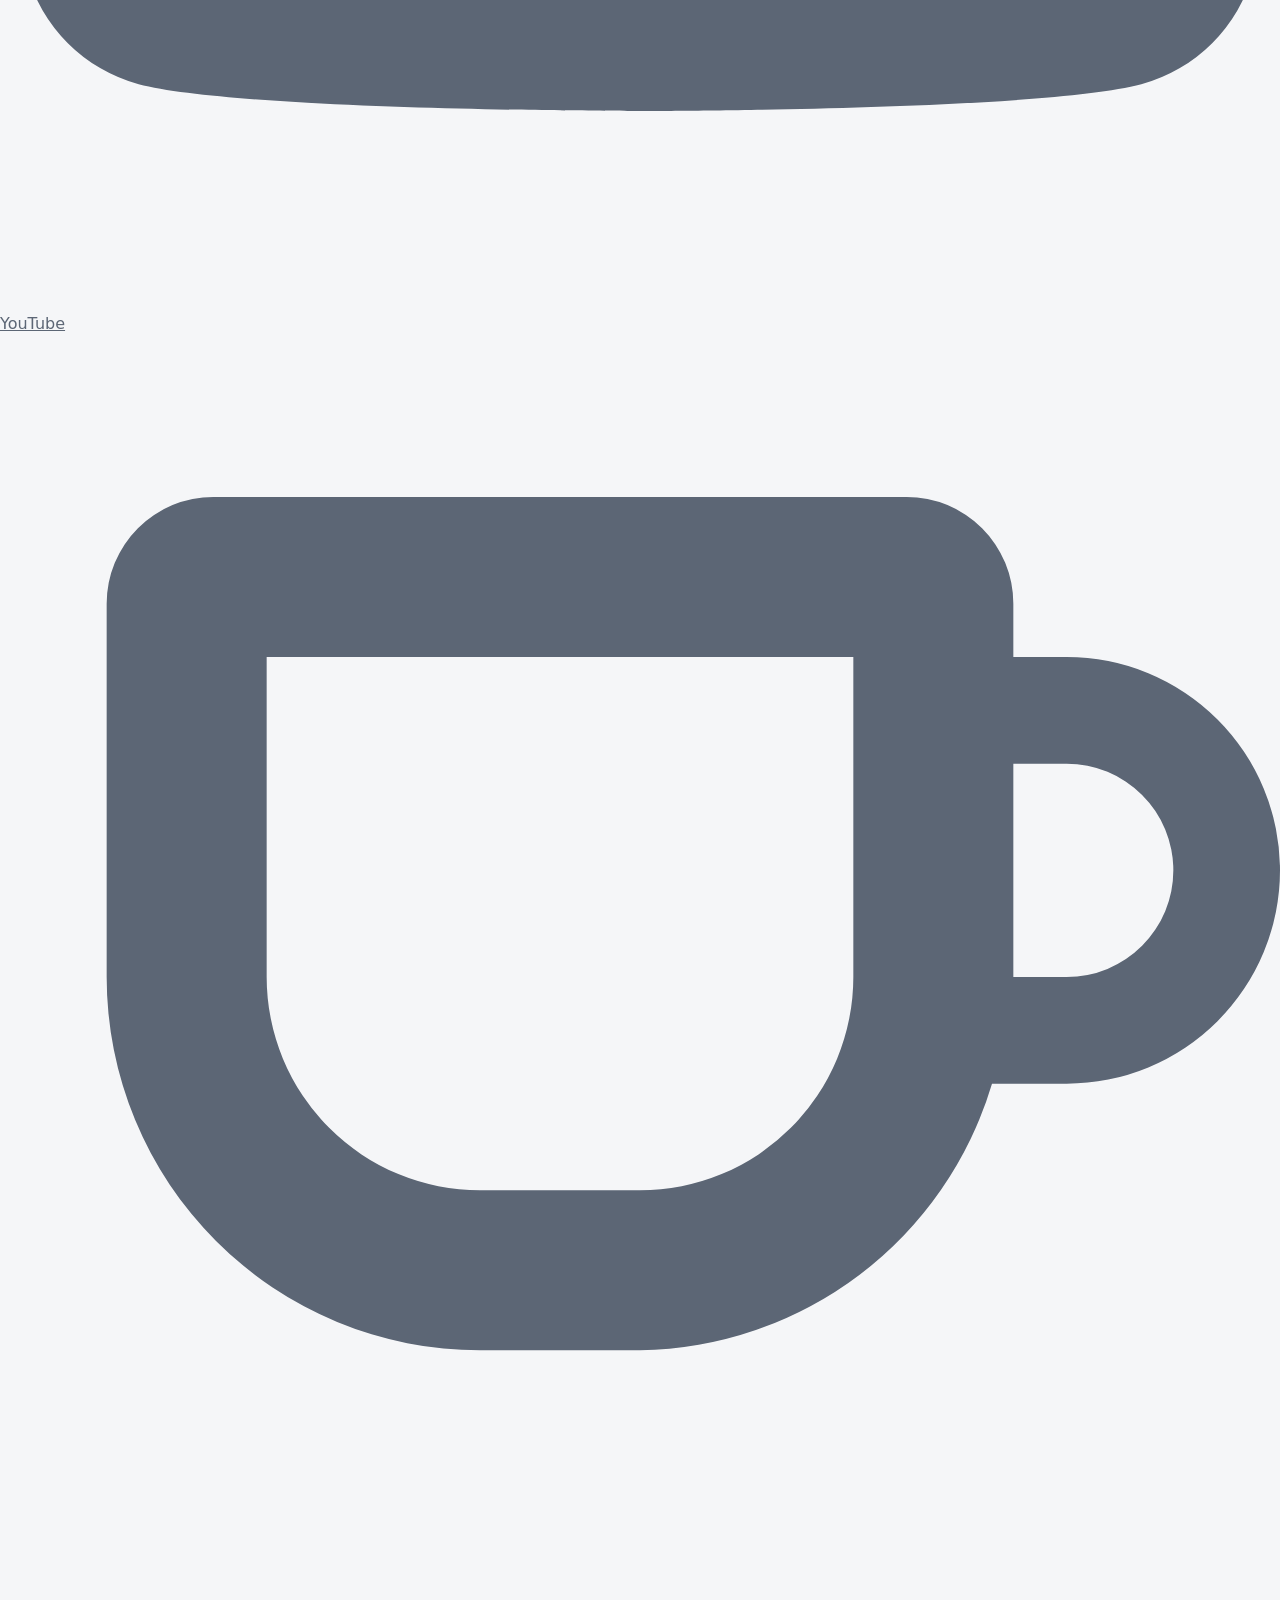
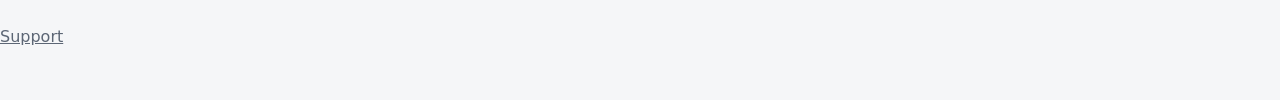
==== commit b45a04e9: "Update P2V guide and download to v1.2.31" ====
--- a/public/index.html
+++ b/public/index.html
@@ -14,7 +14,7 @@
 <ol class="project-flow" aria-label="How JMGRIT works"><li>Build</li><li>Document</li><li>Troubleshoot anywhere</li></ol>
 <div class="actions"><a class="button primary" href="/guides/windows-11-to-proxmox/">Start building</a><a class="button" href="#project-context">How troubleshooting works</a></div>
 </div></div>
-<h2 class="section-title">Build your homelab, one project at a time</h2><p class="series-intro">These projects form a series and are best completed in order: <strong>Windows 11 P2V first, then OpenWrt Virtual Router.</strong> Start with project 1, or continue with project 2 if your Proxmox foundation is already ready.</p><ol class="series-list" aria-label="Recommended project order"><li><article class="guide-card"><div class="card-head"><div class="card-head-row"><span class="series-number">Project 01</span><span class="version">v1.2.29</span><h2>Windows 11 → Proxmox</h2></div></div><div class="card-body"><p>Move Windows 11 into a virtual machine and establish your Proxmox host.</p><div class="stats"><span class="stat">36 steps</span><span class="stat">7 phases</span><span class="stat">Offline-friendly</span></div><div class="actions"><a class="button primary" href="/guides/windows-11-to-proxmox/">Open Build Steps</a><a class="button" href="/guides/windows-11-to-proxmox/03-resources.html">Required Hardware</a><a class="button" href="/guides/windows-11-to-proxmox/02-architecture.html">Architecture</a><a class="button" href="/downloads/files/p2v-windows-11-offline-v1.2.29.zip">Download offline ZIP</a></div></div></article></li><li><article class="guide-card"><div class="card-head"><div class="card-head-row"><span class="series-number">Project 02</span><span class="version">v1.2.12</span><h2>OpenWrt Virtual Router</h2></div></div><div class="card-body"><p>Build your virtual router and internal networks on Proxmox.</p><div class="stats"><span class="stat">15 steps</span><span class="stat">3 phases</span><span class="stat">Offline-friendly</span></div><div class="actions"><a class="button primary" href="/guides/openwrt-virtual-router/">Open Build Steps</a><a class="button" href="/guides/openwrt-virtual-router/03-resources.html">Required Hardware</a><a class="button" href="/guides/openwrt-virtual-router/02-architecture.html">Architecture</a><a class="button" href="/downloads/files/openwrt-virtual-router-offline-v1.2.12.zip">Download offline ZIP</a></div></div></article></li></ol><p class="local-note"><strong>Your progress stays local.</strong> Each guide keeps its own saved state in your browser. Export it to keep a backup.</p>
+<h2 class="section-title">Build your homelab, one project at a time</h2><p class="series-intro">These projects form a series and are best completed in order: <strong>Windows 11 P2V first, then OpenWrt Virtual Router.</strong> Start with project 1, or continue with project 2 if your Proxmox foundation is already ready.</p><ol class="series-list" aria-label="Recommended project order"><li><article class="guide-card"><div class="card-head"><div class="card-head-row"><span class="series-number">Project 01</span><span class="version">v1.2.31</span><h2>Windows 11 → Proxmox</h2></div></div><div class="card-body"><p>Move Windows 11 into a virtual machine and establish your Proxmox host.</p><div class="stats"><span class="stat">36 steps</span><span class="stat">7 phases</span><span class="stat">Offline-friendly</span></div><div class="actions"><a class="button primary" href="/guides/windows-11-to-proxmox/">Open Build Steps</a><a class="button" href="/guides/windows-11-to-proxmox/03-resources.html">Required Hardware</a><a class="button" href="/guides/windows-11-to-proxmox/02-architecture.html">Architecture</a><a class="button" href="/downloads/files/p2v-windows-11-offline-v1.2.31.zip">Download offline ZIP</a></div></div></article></li><li><article class="guide-card"><div class="card-head"><div class="card-head-row"><span class="series-number">Project 02</span><span class="version">v1.2.12</span><h2>OpenWrt Virtual Router</h2></div></div><div class="card-body"><p>Build your virtual router and internal networks on Proxmox.</p><div class="stats"><span class="stat">15 steps</span><span class="stat">3 phases</span><span class="stat">Offline-friendly</span></div><div class="actions"><a class="button primary" href="/guides/openwrt-virtual-router/">Open Build Steps</a><a class="button" href="/guides/openwrt-virtual-router/03-resources.html">Required Hardware</a><a class="button" href="/guides/openwrt-virtual-router/02-architecture.html">Architecture</a><a class="button" href="/downloads/files/openwrt-virtual-router-offline-v1.2.12.zip">Download offline ZIP</a></div></div></article></li></ol><p class="local-note"><strong>Your progress stays local.</strong> Each guide keeps its own saved state in your browser. Export it to keep a backup.</p>
 <section class="project-context" id="project-context" aria-labelledby="context-title">
 <p class="page-kicker">Your context. Your choice of AI.</p>
 <h2 id="context-title">Your project remembers, even when your AI doesn’t.</h2>
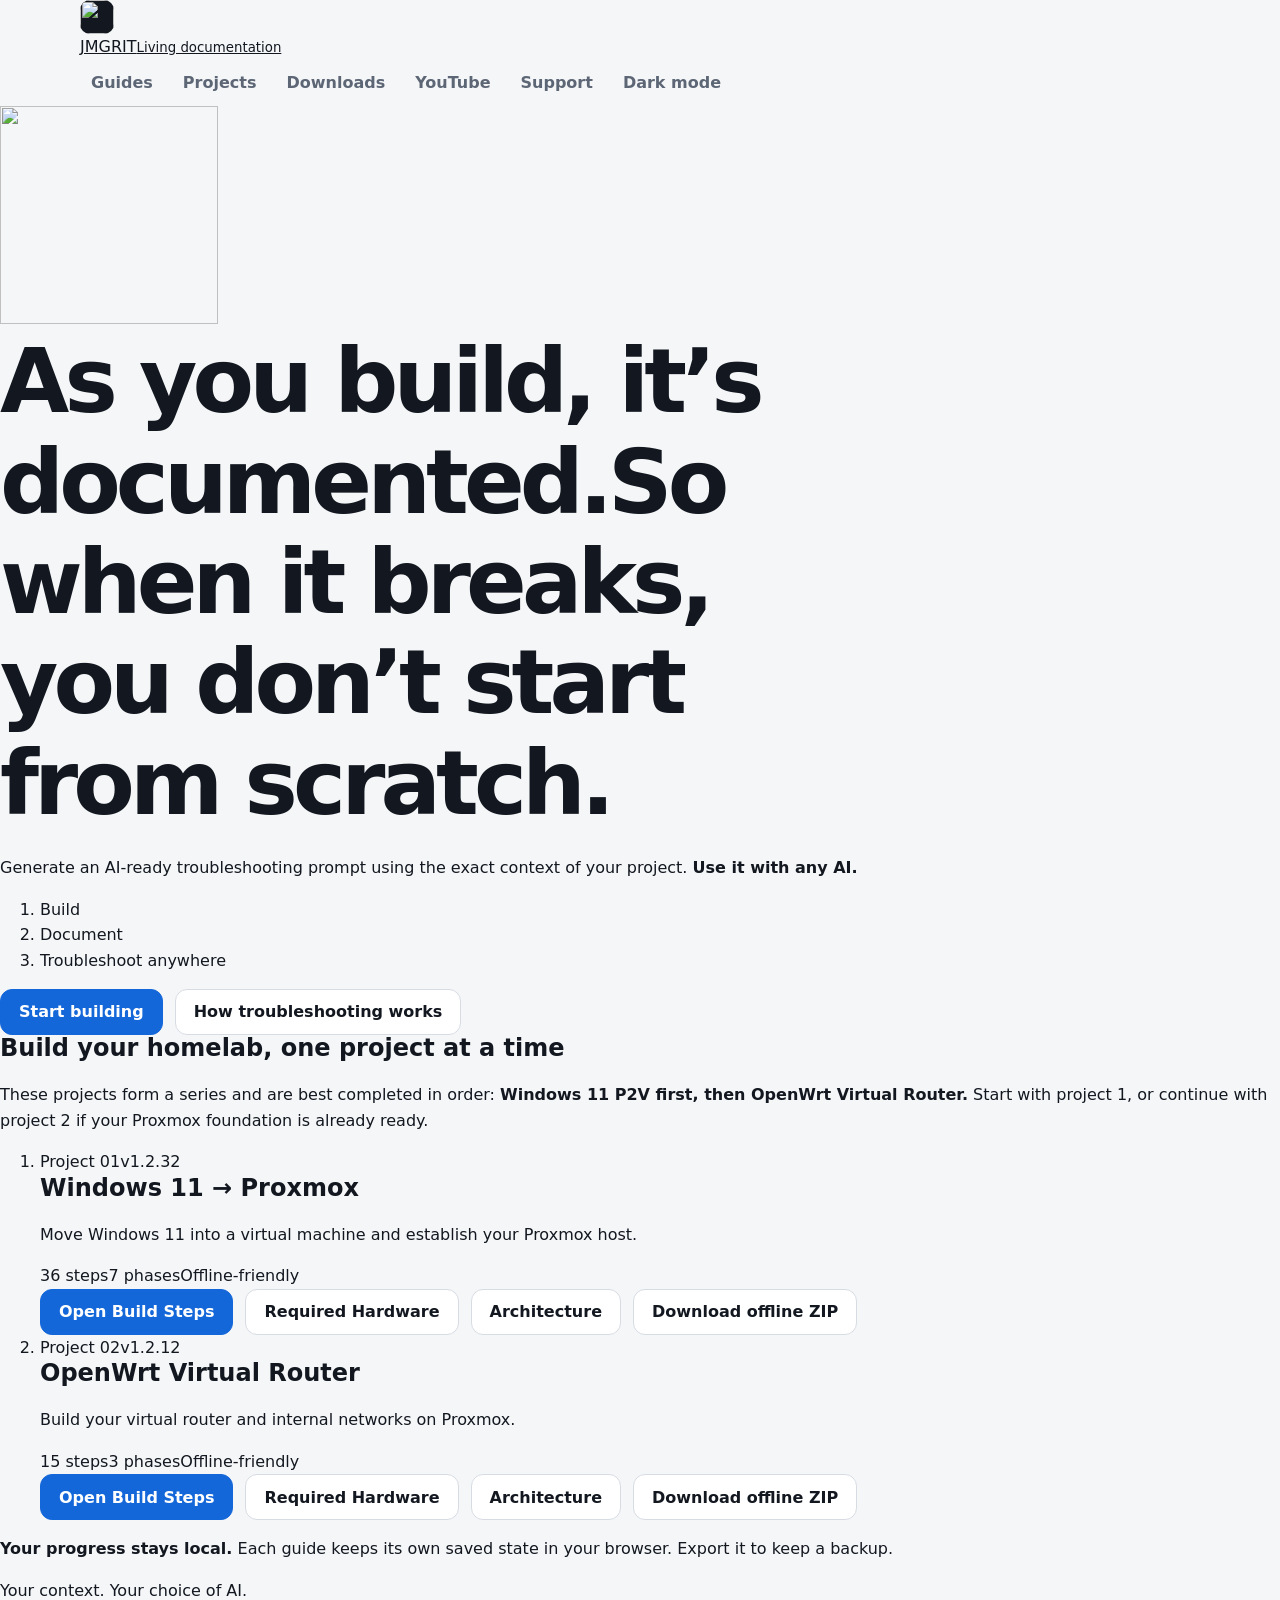
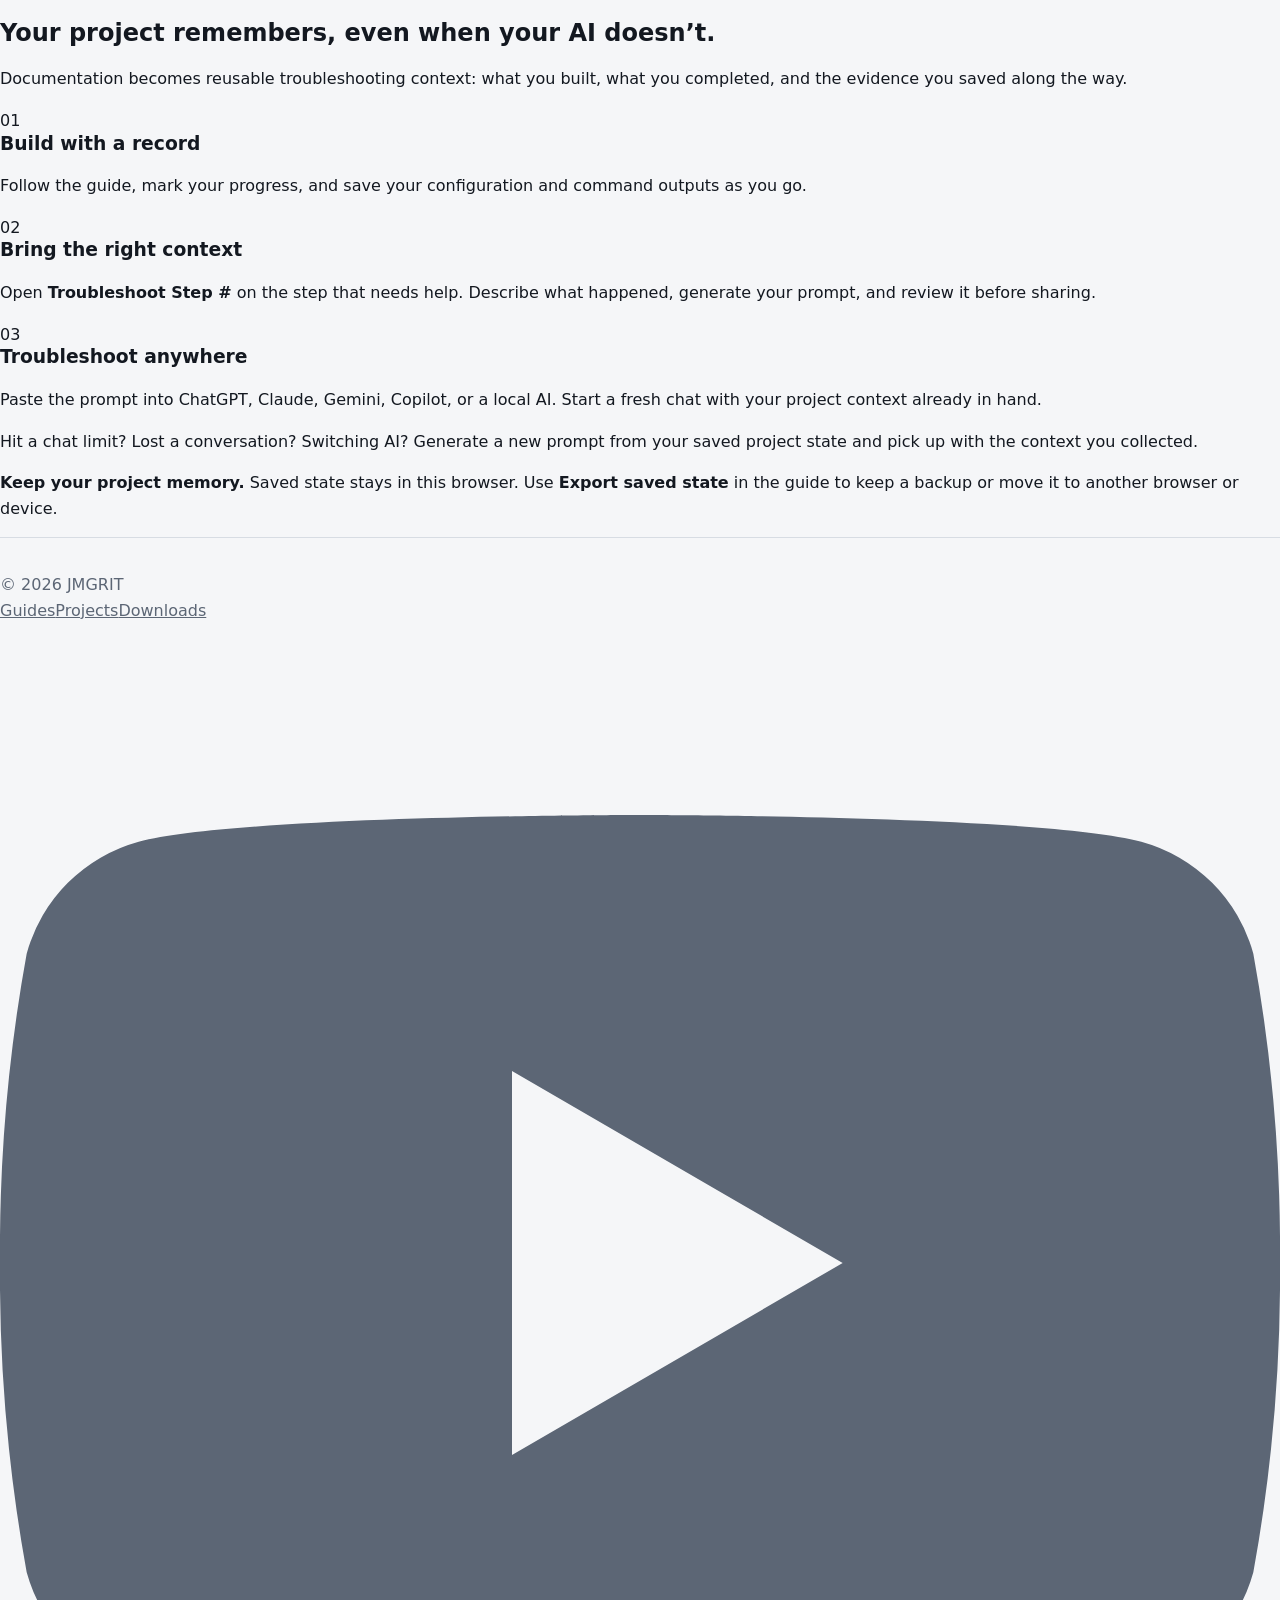
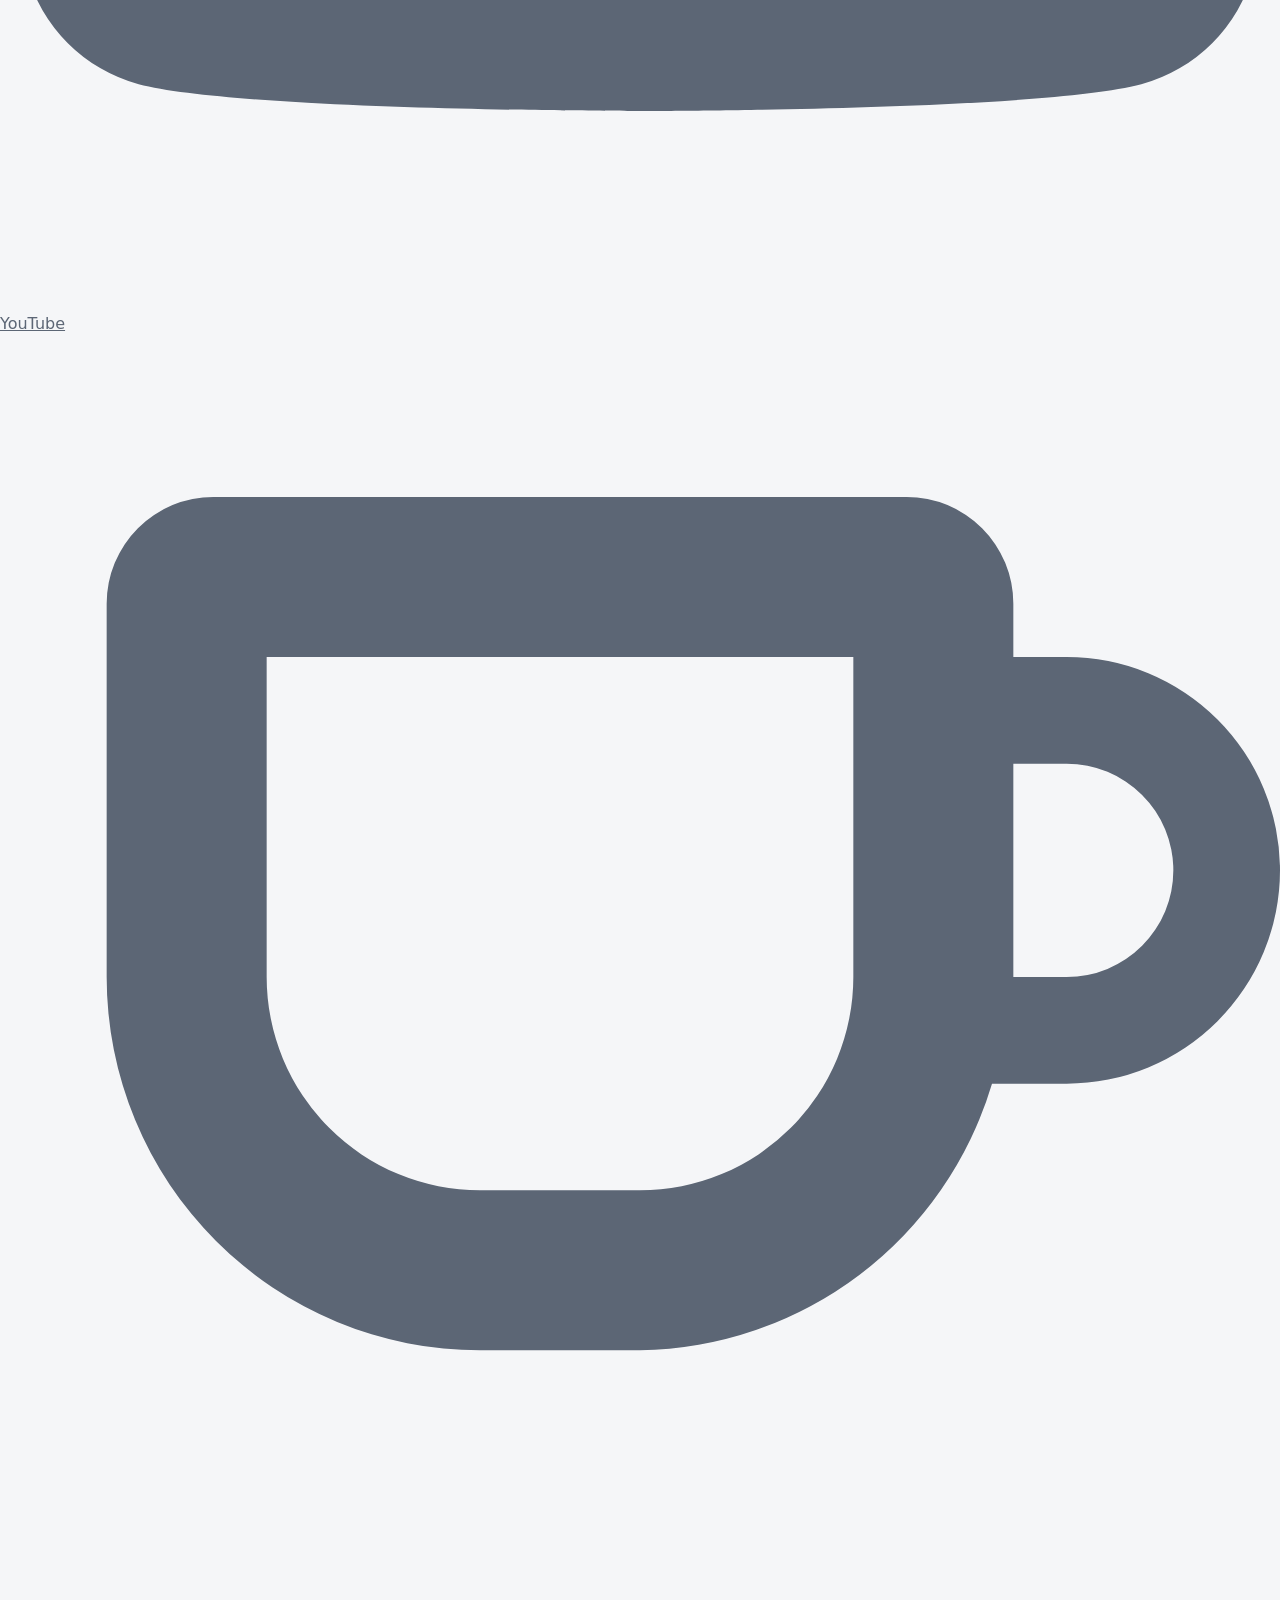
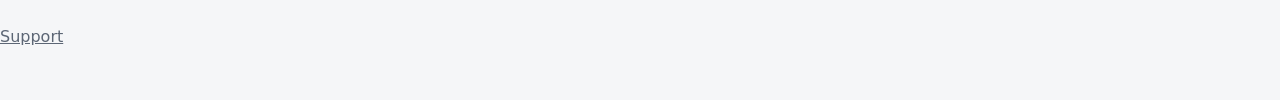
==== commit f9a34051: "Update P2V guide and download to v1.2.32" ====
--- a/public/index.html
+++ b/public/index.html
@@ -14,7 +14,7 @@
 <ol class="project-flow" aria-label="How JMGRIT works"><li>Build</li><li>Document</li><li>Troubleshoot anywhere</li></ol>
 <div class="actions"><a class="button primary" href="/guides/windows-11-to-proxmox/">Start building</a><a class="button" href="#project-context">How troubleshooting works</a></div>
 </div></div>
-<h2 class="section-title">Build your homelab, one project at a time</h2><p class="series-intro">These projects form a series and are best completed in order: <strong>Windows 11 P2V first, then OpenWrt Virtual Router.</strong> Start with project 1, or continue with project 2 if your Proxmox foundation is already ready.</p><ol class="series-list" aria-label="Recommended project order"><li><article class="guide-card"><div class="card-head"><div class="card-head-row"><span class="series-number">Project 01</span><span class="version">v1.2.31</span><h2>Windows 11 → Proxmox</h2></div></div><div class="card-body"><p>Move Windows 11 into a virtual machine and establish your Proxmox host.</p><div class="stats"><span class="stat">36 steps</span><span class="stat">7 phases</span><span class="stat">Offline-friendly</span></div><div class="actions"><a class="button primary" href="/guides/windows-11-to-proxmox/">Open Build Steps</a><a class="button" href="/guides/windows-11-to-proxmox/03-resources.html">Required Hardware</a><a class="button" href="/guides/windows-11-to-proxmox/02-architecture.html">Architecture</a><a class="button" href="/downloads/files/p2v-windows-11-offline-v1.2.31.zip">Download offline ZIP</a></div></div></article></li><li><article class="guide-card"><div class="card-head"><div class="card-head-row"><span class="series-number">Project 02</span><span class="version">v1.2.12</span><h2>OpenWrt Virtual Router</h2></div></div><div class="card-body"><p>Build your virtual router and internal networks on Proxmox.</p><div class="stats"><span class="stat">15 steps</span><span class="stat">3 phases</span><span class="stat">Offline-friendly</span></div><div class="actions"><a class="button primary" href="/guides/openwrt-virtual-router/">Open Build Steps</a><a class="button" href="/guides/openwrt-virtual-router/03-resources.html">Required Hardware</a><a class="button" href="/guides/openwrt-virtual-router/02-architecture.html">Architecture</a><a class="button" href="/downloads/files/openwrt-virtual-router-offline-v1.2.12.zip">Download offline ZIP</a></div></div></article></li></ol><p class="local-note"><strong>Your progress stays local.</strong> Each guide keeps its own saved state in your browser. Export it to keep a backup.</p>
+<h2 class="section-title">Build your homelab, one project at a time</h2><p class="series-intro">These projects form a series and are best completed in order: <strong>Windows 11 P2V first, then OpenWrt Virtual Router.</strong> Start with project 1, or continue with project 2 if your Proxmox foundation is already ready.</p><ol class="series-list" aria-label="Recommended project order"><li><article class="guide-card"><div class="card-head"><div class="card-head-row"><span class="series-number">Project 01</span><span class="version">v1.2.32</span><h2>Windows 11 → Proxmox</h2></div></div><div class="card-body"><p>Move Windows 11 into a virtual machine and establish your Proxmox host.</p><div class="stats"><span class="stat">36 steps</span><span class="stat">7 phases</span><span class="stat">Offline-friendly</span></div><div class="actions"><a class="button primary" href="/guides/windows-11-to-proxmox/">Open Build Steps</a><a class="button" href="/guides/windows-11-to-proxmox/03-resources.html">Required Hardware</a><a class="button" href="/guides/windows-11-to-proxmox/02-architecture.html">Architecture</a><a class="button" href="/downloads/files/p2v-windows-11-offline-v1.2.32.zip">Download offline ZIP</a></div></div></article></li><li><article class="guide-card"><div class="card-head"><div class="card-head-row"><span class="series-number">Project 02</span><span class="version">v1.2.12</span><h2>OpenWrt Virtual Router</h2></div></div><div class="card-body"><p>Build your virtual router and internal networks on Proxmox.</p><div class="stats"><span class="stat">15 steps</span><span class="stat">3 phases</span><span class="stat">Offline-friendly</span></div><div class="actions"><a class="button primary" href="/guides/openwrt-virtual-router/">Open Build Steps</a><a class="button" href="/guides/openwrt-virtual-router/03-resources.html">Required Hardware</a><a class="button" href="/guides/openwrt-virtual-router/02-architecture.html">Architecture</a><a class="button" href="/downloads/files/openwrt-virtual-router-offline-v1.2.12.zip">Download offline ZIP</a></div></div></article></li></ol><p class="local-note"><strong>Your progress stays local.</strong> Each guide keeps its own saved state in your browser. Export it to keep a backup.</p>
 <section class="project-context" id="project-context" aria-labelledby="context-title">
 <p class="page-kicker">Your context. Your choice of AI.</p>
 <h2 id="context-title">Your project remembers, even when your AI doesn’t.</h2>
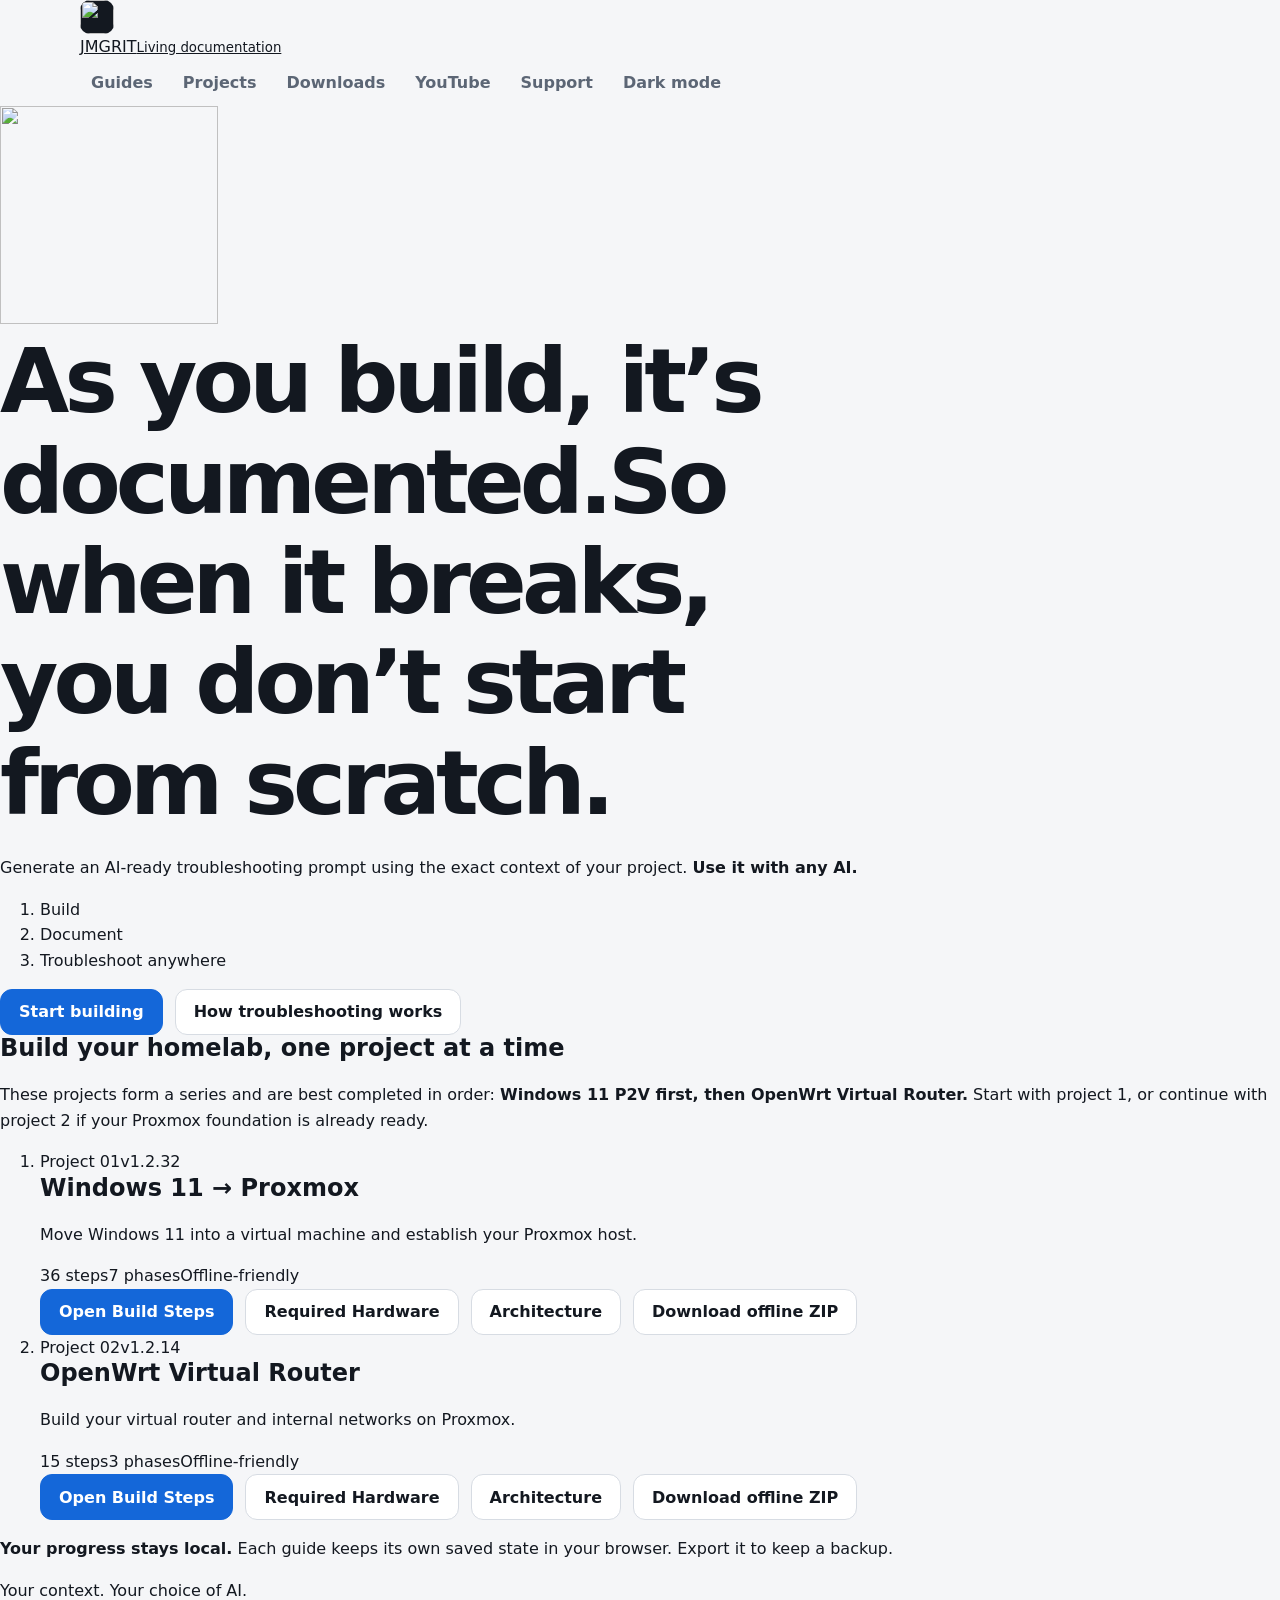
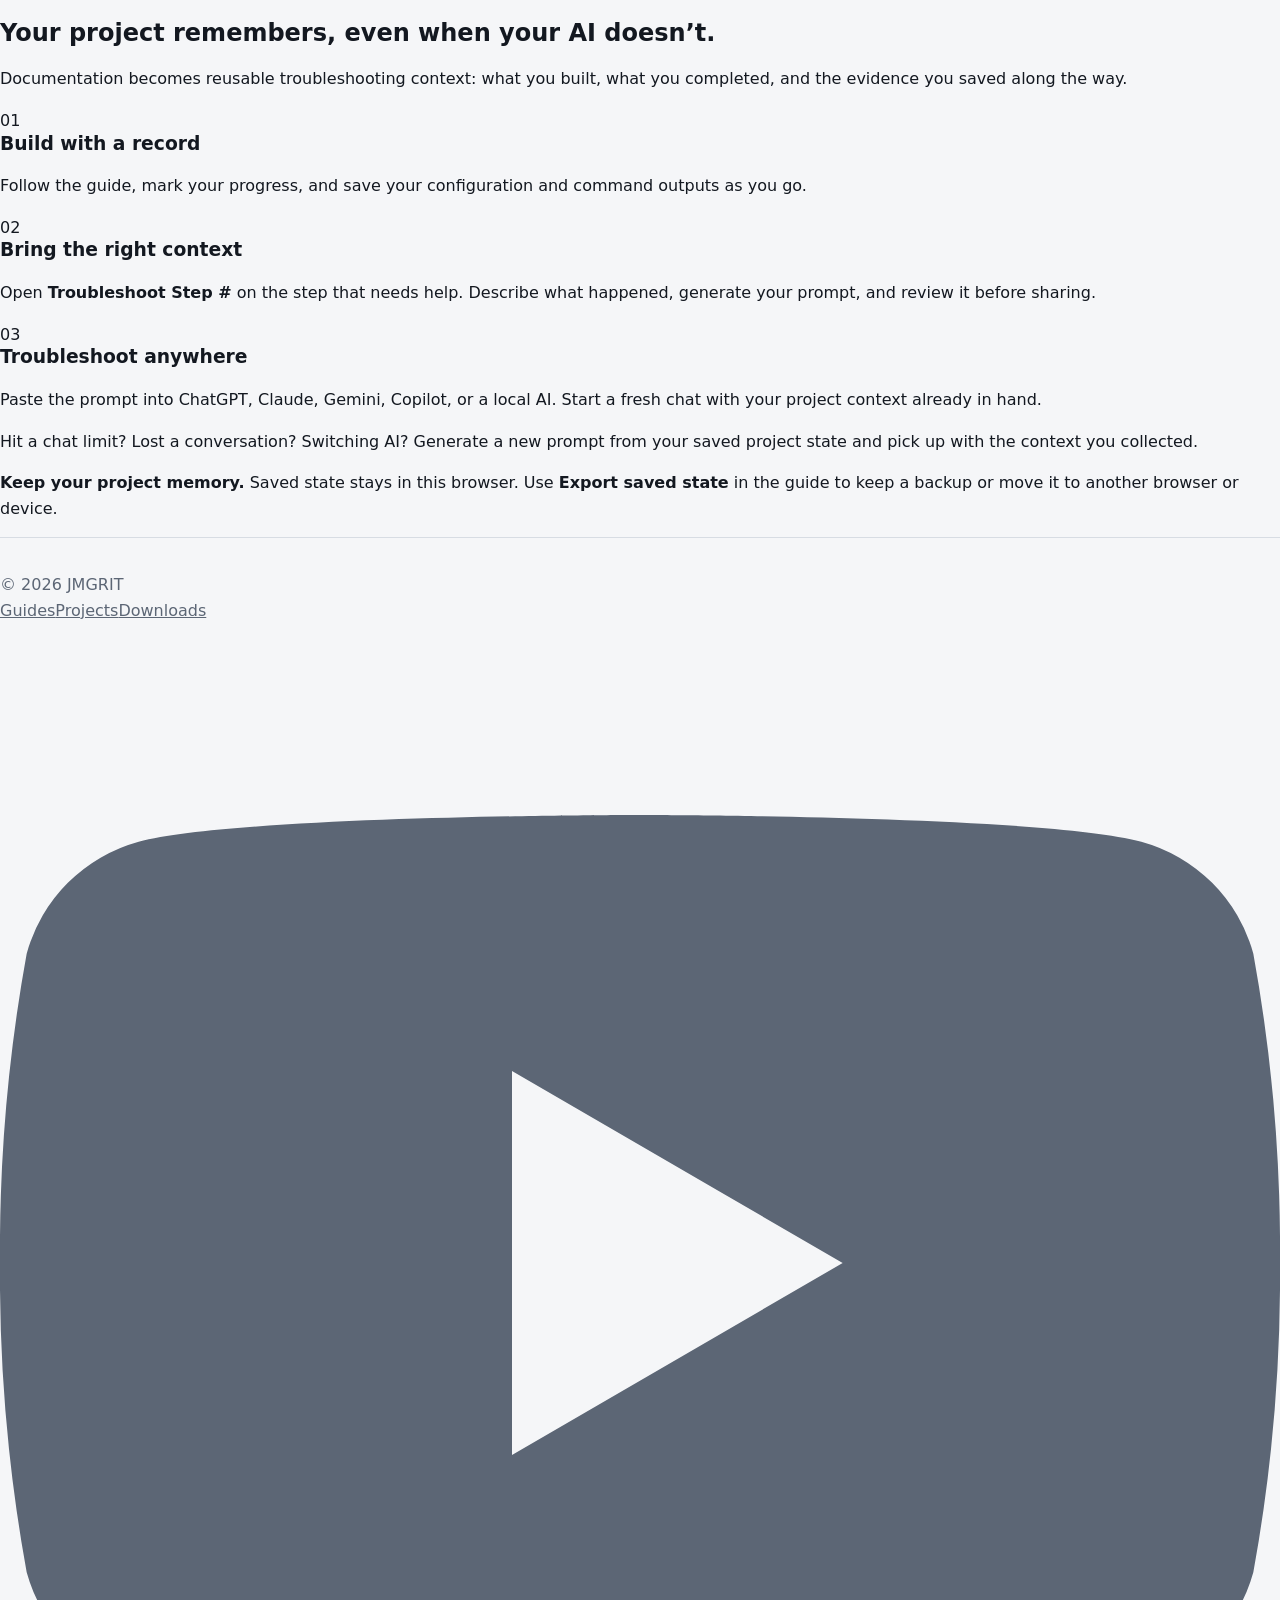
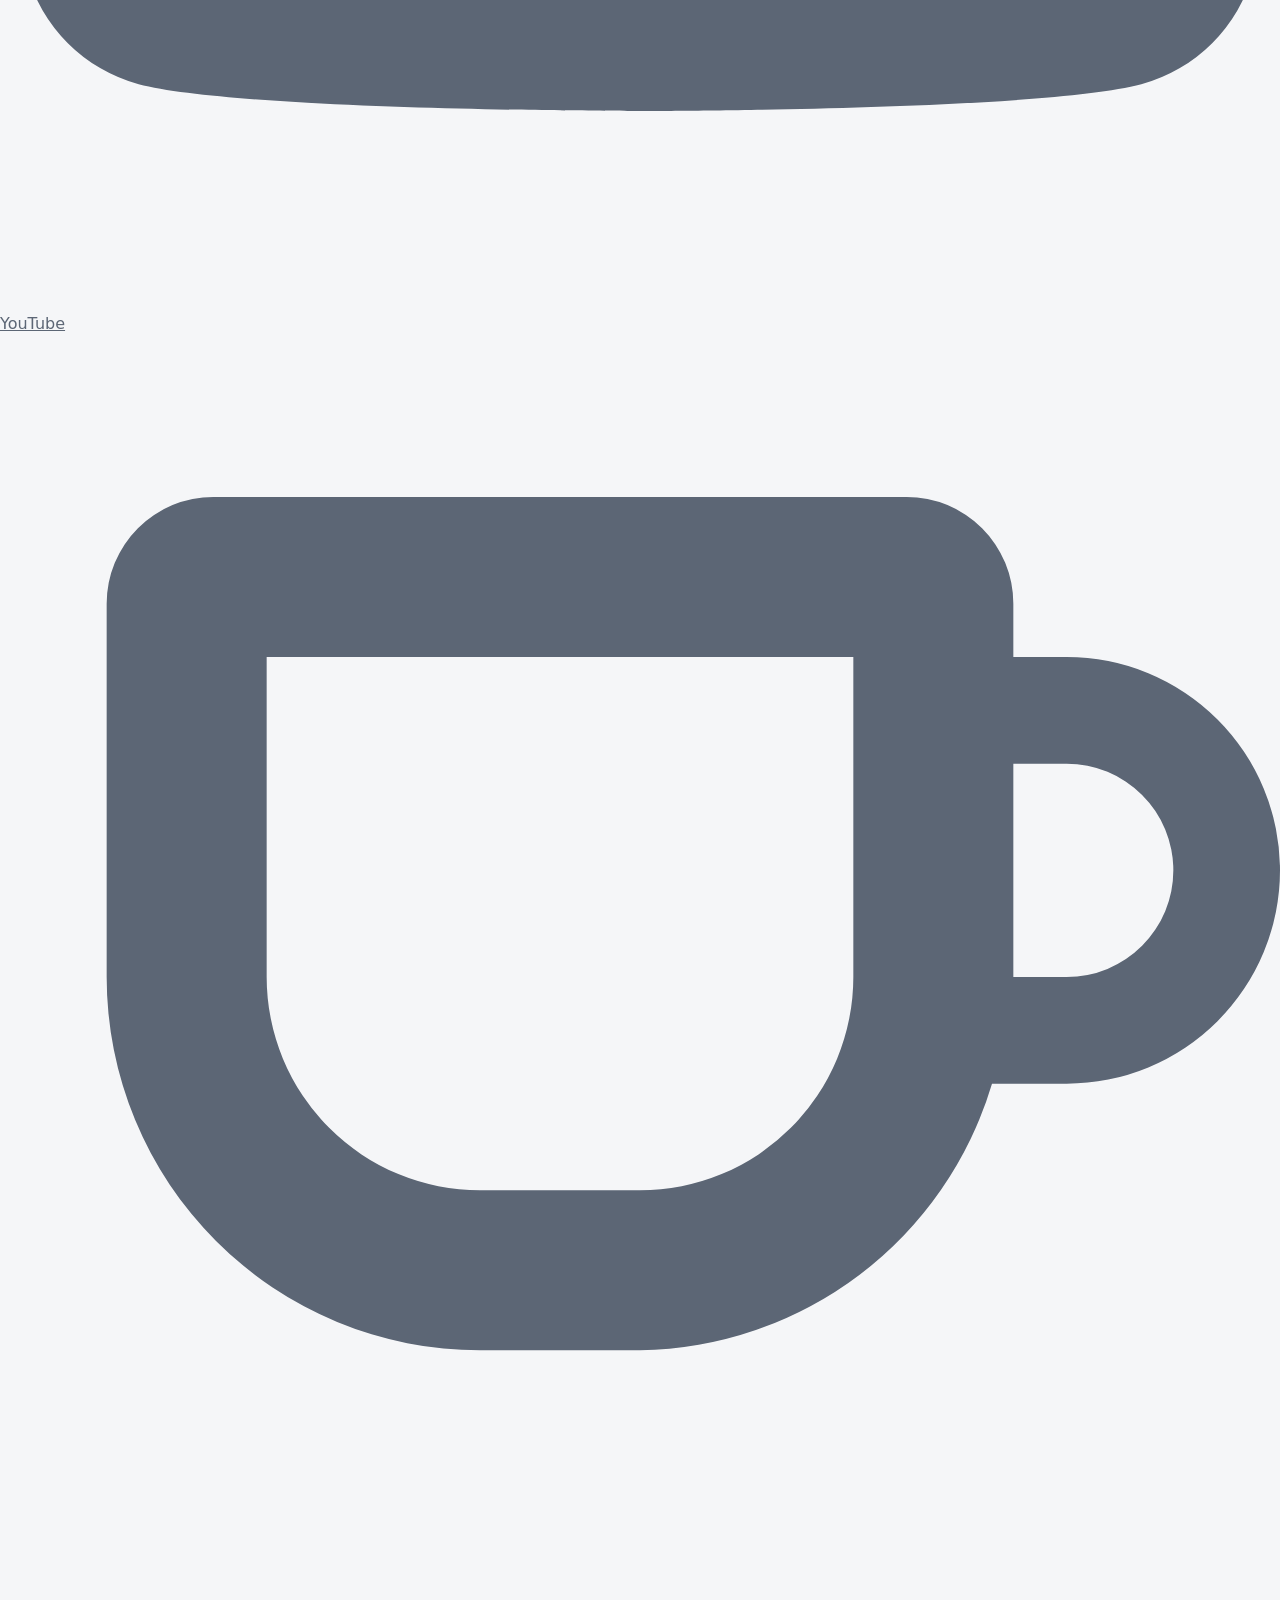
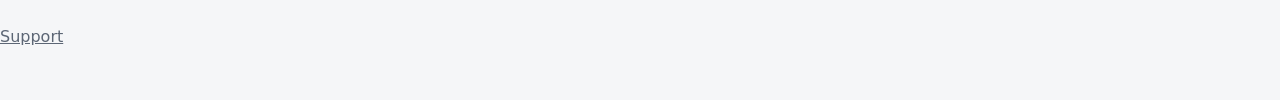
==== commit 05596ffe: "Update OpenWrt guide and download to v1.2.14" ====
--- a/public/index.html
+++ b/public/index.html
@@ -14,7 +14,7 @@
 <ol class="project-flow" aria-label="How JMGRIT works"><li>Build</li><li>Document</li><li>Troubleshoot anywhere</li></ol>
 <div class="actions"><a class="button primary" href="/guides/windows-11-to-proxmox/">Start building</a><a class="button" href="#project-context">How troubleshooting works</a></div>
 </div></div>
-<h2 class="section-title">Build your homelab, one project at a time</h2><p class="series-intro">These projects form a series and are best completed in order: <strong>Windows 11 P2V first, then OpenWrt Virtual Router.</strong> Start with project 1, or continue with project 2 if your Proxmox foundation is already ready.</p><ol class="series-list" aria-label="Recommended project order"><li><article class="guide-card"><div class="card-head"><div class="card-head-row"><span class="series-number">Project 01</span><span class="version">v1.2.32</span><h2>Windows 11 → Proxmox</h2></div></div><div class="card-body"><p>Move Windows 11 into a virtual machine and establish your Proxmox host.</p><div class="stats"><span class="stat">36 steps</span><span class="stat">7 phases</span><span class="stat">Offline-friendly</span></div><div class="actions"><a class="button primary" href="/guides/windows-11-to-proxmox/">Open Build Steps</a><a class="button" href="/guides/windows-11-to-proxmox/03-resources.html">Required Hardware</a><a class="button" href="/guides/windows-11-to-proxmox/02-architecture.html">Architecture</a><a class="button" href="/downloads/files/p2v-windows-11-offline-v1.2.32.zip">Download offline ZIP</a></div></div></article></li><li><article class="guide-card"><div class="card-head"><div class="card-head-row"><span class="series-number">Project 02</span><span class="version">v1.2.12</span><h2>OpenWrt Virtual Router</h2></div></div><div class="card-body"><p>Build your virtual router and internal networks on Proxmox.</p><div class="stats"><span class="stat">15 steps</span><span class="stat">3 phases</span><span class="stat">Offline-friendly</span></div><div class="actions"><a class="button primary" href="/guides/openwrt-virtual-router/">Open Build Steps</a><a class="button" href="/guides/openwrt-virtual-router/03-resources.html">Required Hardware</a><a class="button" href="/guides/openwrt-virtual-router/02-architecture.html">Architecture</a><a class="button" href="/downloads/files/openwrt-virtual-router-offline-v1.2.12.zip">Download offline ZIP</a></div></div></article></li></ol><p class="local-note"><strong>Your progress stays local.</strong> Each guide keeps its own saved state in your browser. Export it to keep a backup.</p>
+<h2 class="section-title">Build your homelab, one project at a time</h2><p class="series-intro">These projects form a series and are best completed in order: <strong>Windows 11 P2V first, then OpenWrt Virtual Router.</strong> Start with project 1, or continue with project 2 if your Proxmox foundation is already ready.</p><ol class="series-list" aria-label="Recommended project order"><li><article class="guide-card"><div class="card-head"><div class="card-head-row"><span class="series-number">Project 01</span><span class="version">v1.2.32</span><h2>Windows 11 → Proxmox</h2></div></div><div class="card-body"><p>Move Windows 11 into a virtual machine and establish your Proxmox host.</p><div class="stats"><span class="stat">36 steps</span><span class="stat">7 phases</span><span class="stat">Offline-friendly</span></div><div class="actions"><a class="button primary" href="/guides/windows-11-to-proxmox/">Open Build Steps</a><a class="button" href="/guides/windows-11-to-proxmox/03-resources.html">Required Hardware</a><a class="button" href="/guides/windows-11-to-proxmox/02-architecture.html">Architecture</a><a class="button" href="/downloads/files/p2v-windows-11-offline-v1.2.32.zip">Download offline ZIP</a></div></div></article></li><li><article class="guide-card"><div class="card-head"><div class="card-head-row"><span class="series-number">Project 02</span><span class="version">v1.2.14</span><h2>OpenWrt Virtual Router</h2></div></div><div class="card-body"><p>Build your virtual router and internal networks on Proxmox.</p><div class="stats"><span class="stat">15 steps</span><span class="stat">3 phases</span><span class="stat">Offline-friendly</span></div><div class="actions"><a class="button primary" href="/guides/openwrt-virtual-router/">Open Build Steps</a><a class="button" href="/guides/openwrt-virtual-router/03-resources.html">Required Hardware</a><a class="button" href="/guides/openwrt-virtual-router/02-architecture.html">Architecture</a><a class="button" href="/downloads/files/openwrt-virtual-router-offline-v1.2.14.zip">Download offline ZIP</a></div></div></article></li></ol><p class="local-note"><strong>Your progress stays local.</strong> Each guide keeps its own saved state in your browser. Export it to keep a backup.</p>
 <section class="project-context" id="project-context" aria-labelledby="context-title">
 <p class="page-kicker">Your context. Your choice of AI.</p>
 <h2 id="context-title">Your project remembers, even when your AI doesn’t.</h2>
